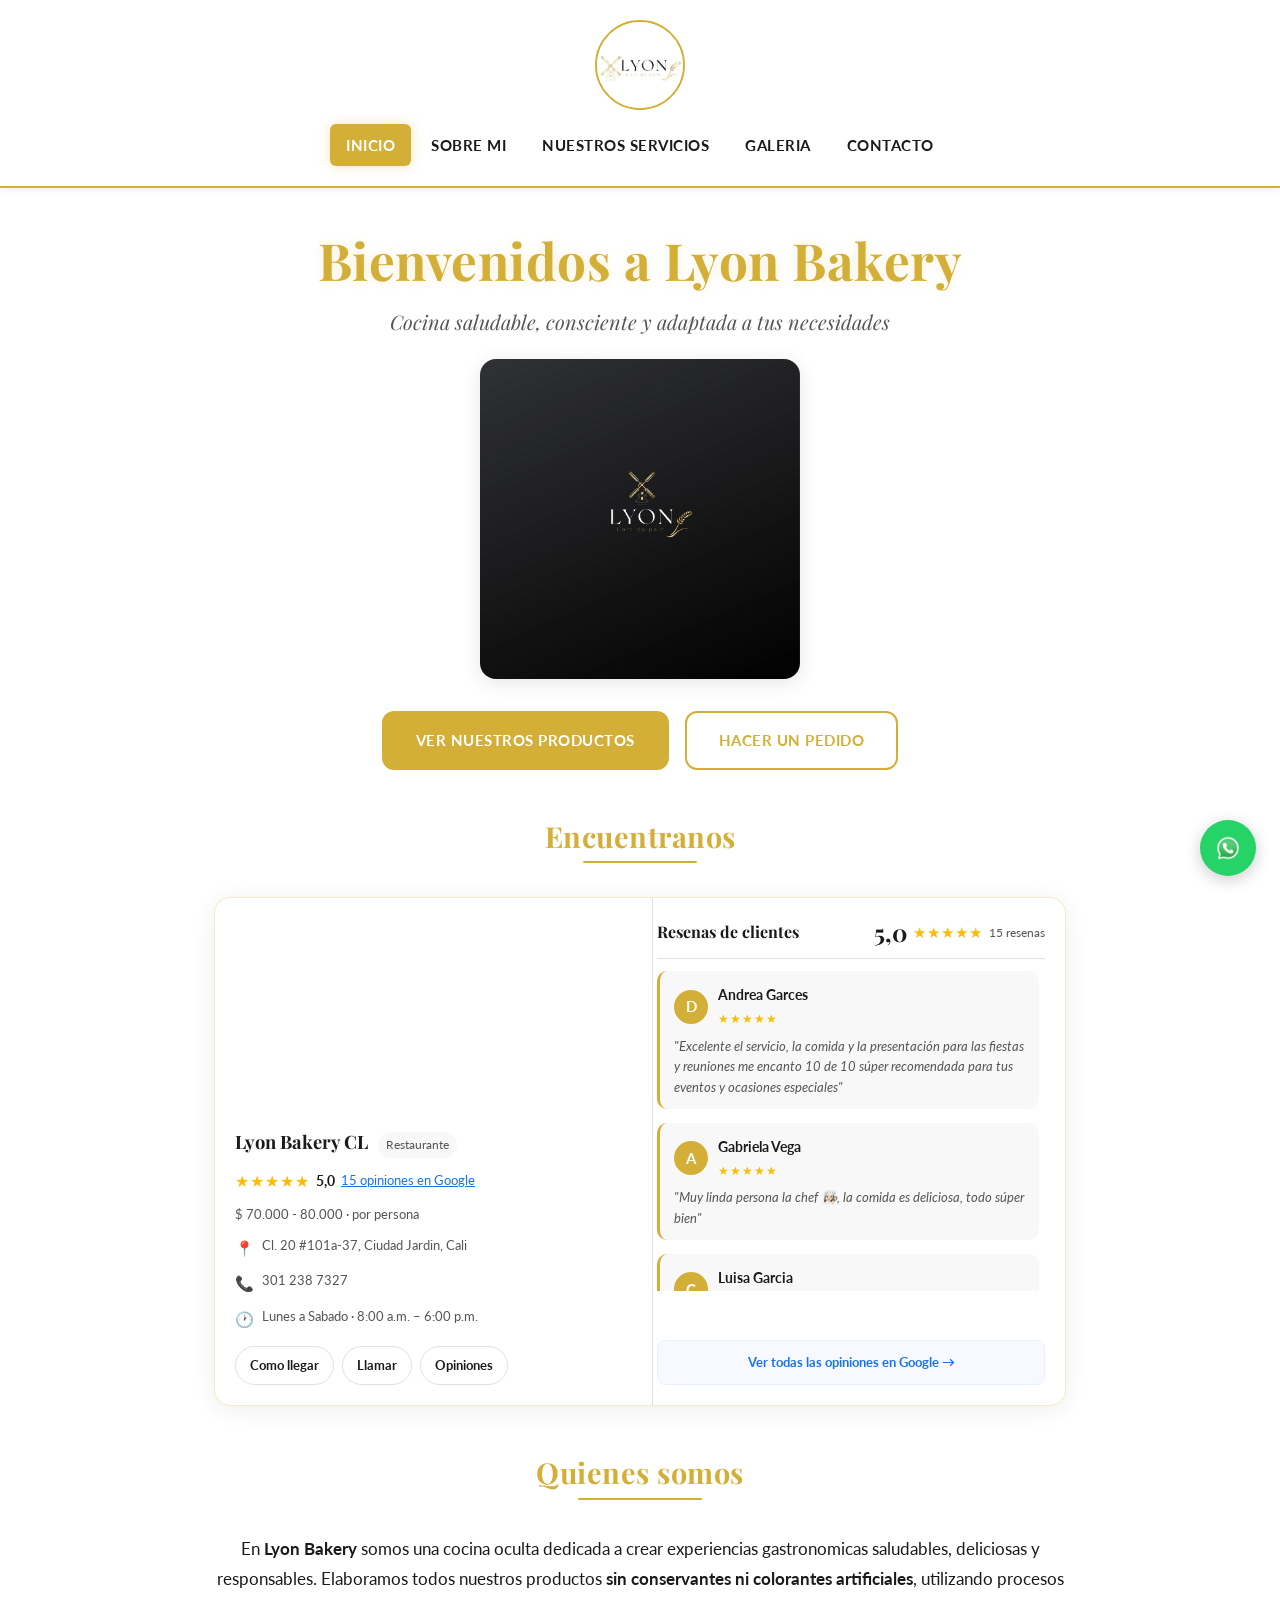
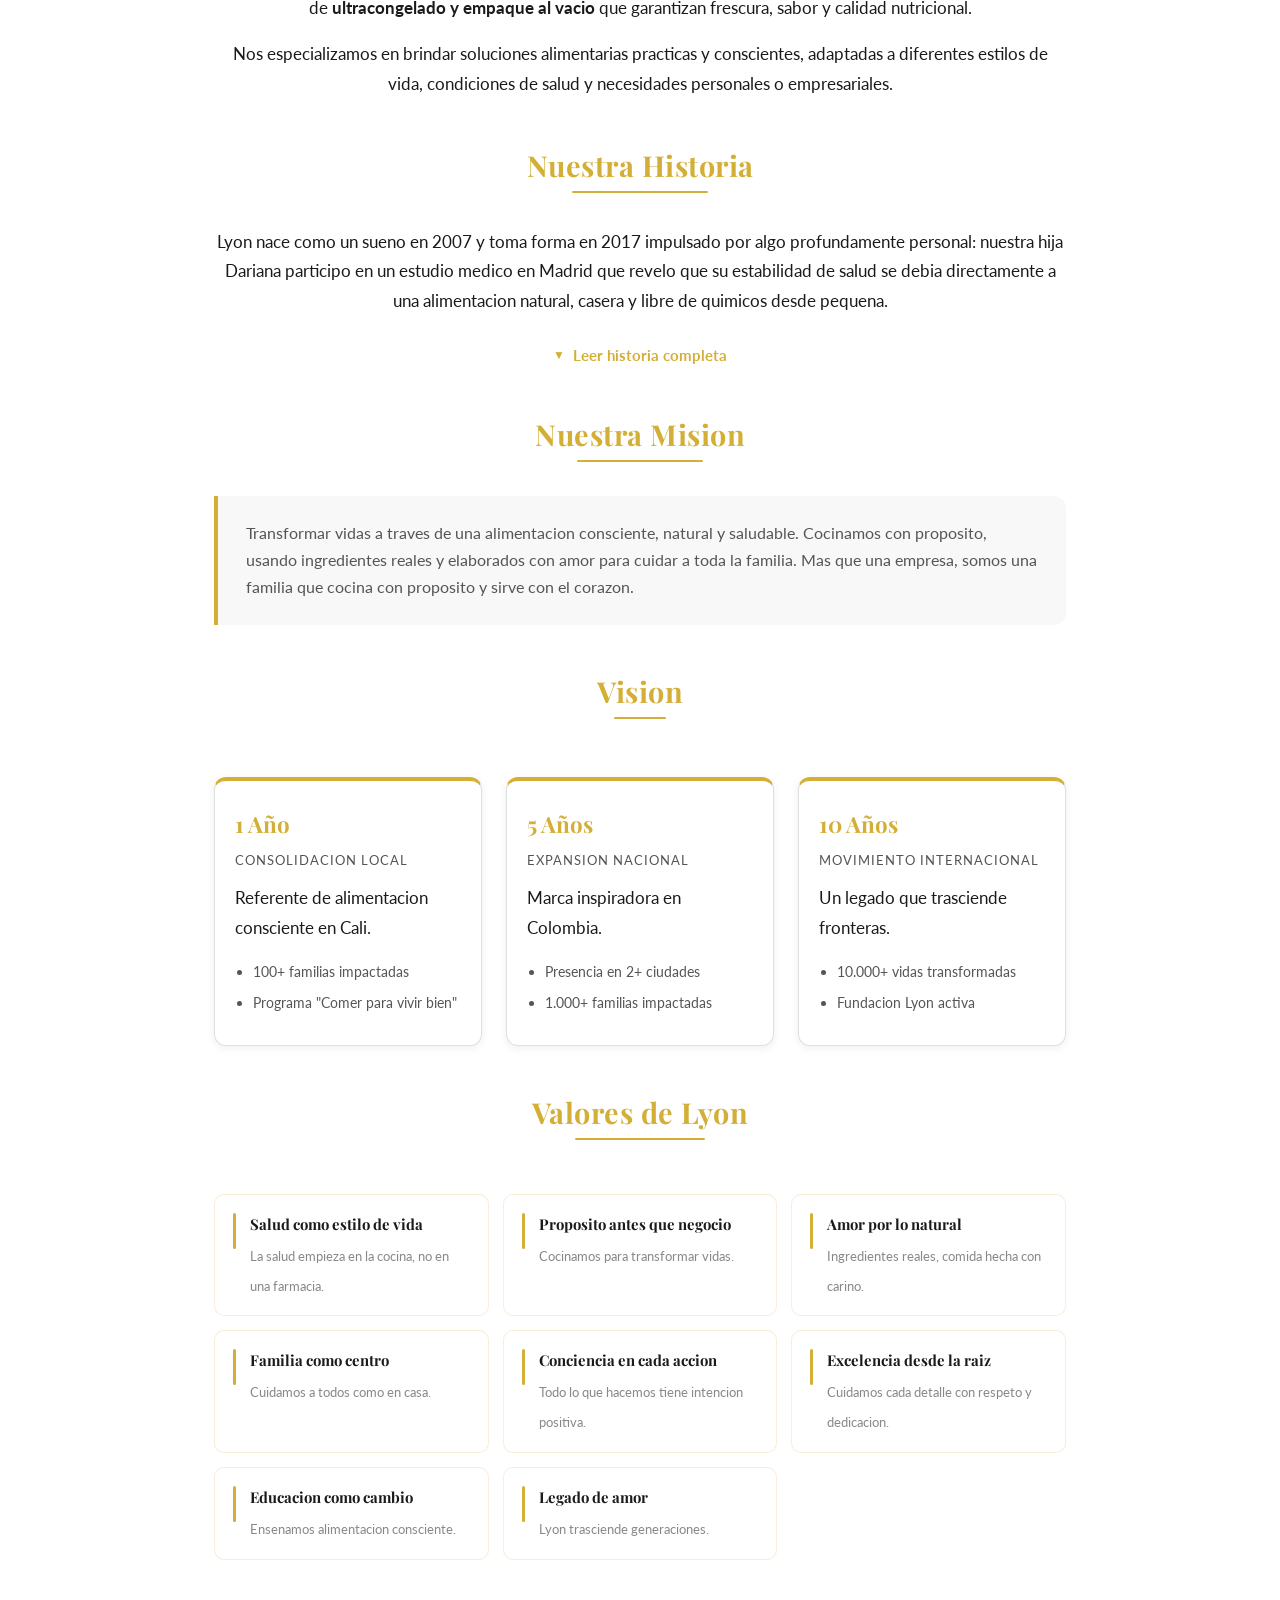
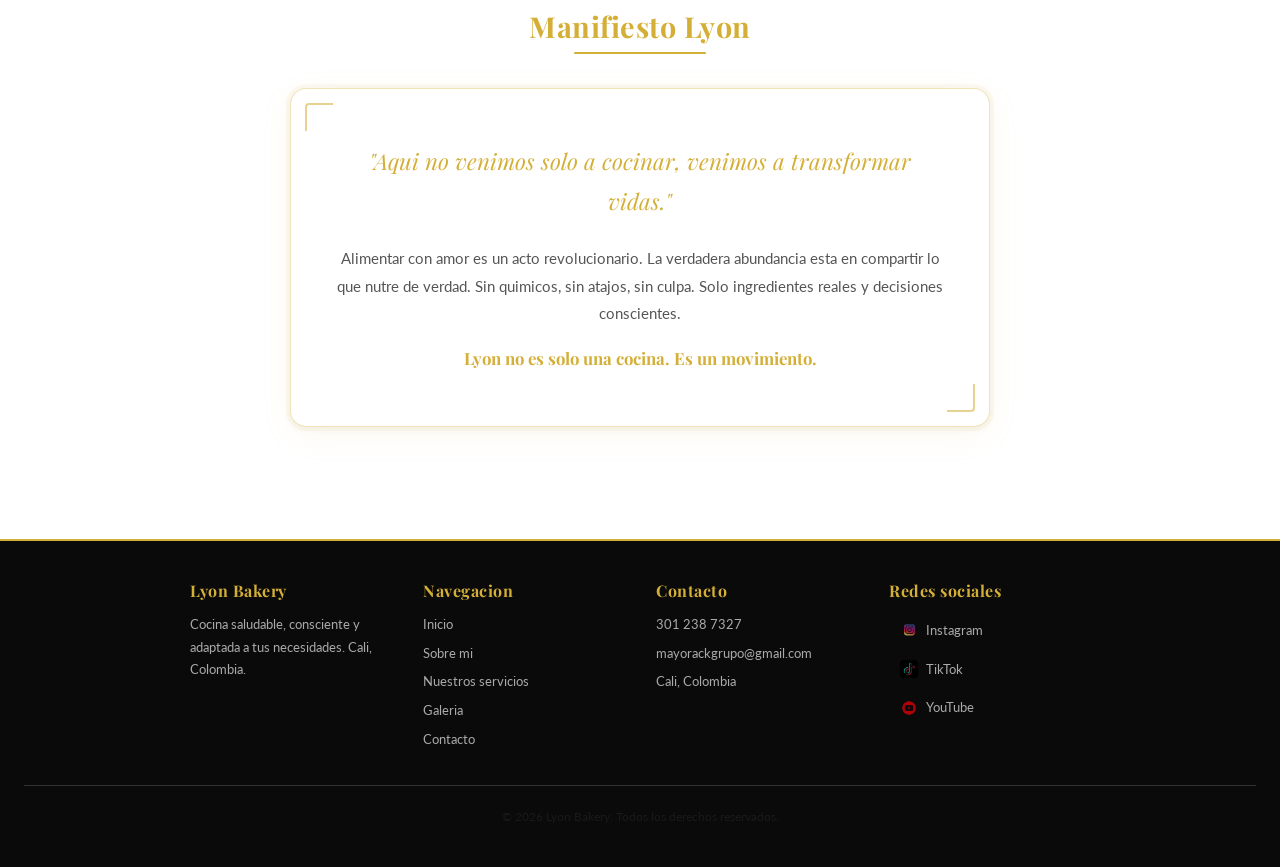
==== index.html @ 46e2c93f "Primer commit Lyon Bakery" ====
<!DOCTYPE html>
<html lang="es">
<head>
  <meta charset="UTF-8">
  <meta name="viewport" content="width=device-width, initial-scale=1.0">
  <meta name="description" content="Lyon Bakery Cali – Cocina saludable, artesanal y consciente. Loncheras para ninos, pan de masa madre, vinagretas y catering en Cali. Sin conservantes ni colorantes.">
  <title>Inicio - Lyon Bakery Cali | Cocina Saludable y Artesanal</title>
  <meta property="og:title" content="Lyon Bakery Cali – Cocina Saludable y Artesanal">
  <meta property="og:description" content="Loncheras para ninos, pan de masa madre, vinagretas artesanales y catering en Cali. Sin conservantes ni colorantes.">
  <meta property="og:image" content="assets/images/inicio.webp">
  <meta property="og:type" content="website">
  <link rel="preconnect" href="https://fonts.googleapis.com">
  <link rel="preconnect" href="https://fonts.gstatic.com" crossorigin>
  <link rel="stylesheet" href="css\style.css">
  </head>
  <style>
    /* Historia colapsable */
    .historia-extra {
      max-height: 0;
      overflow: hidden;
      transition: max-height 0.5s ease, opacity 0.4s ease;
      opacity: 0;
    }
    .historia-extra.visible {
      max-height: 800px;
      opacity: 1;
    }
    .btn-leer-mas {
      display: inline-flex;
      align-items: center;
      gap: 8px;
      margin-top: 14px;
      background: none;
      border: none;
      color: #D4AF37;
      font-family: 'Lato', sans-serif;
      font-weight: 700;
      font-size: 0.92rem;
      cursor: pointer;
      padding: 0;
      transition: color 0.2s;
    }
    .btn-leer-mas:hover { color: #a8891e; }
    .lm-icono {
      display: inline-block;
      font-style: normal;
      transition: transform 0.3s ease;
      font-size: 0.75rem;
    }
    .btn-leer-mas.abierto .lm-icono {
      transform: rotate(180deg);
    }

    /* Misión compacta */
    .mision-card {
      background: var(--gray-light, #f8f8f8);
      border-left: 4px solid #D4AF37;
      border-radius: 0 12px 12px 0;
      padding: 24px 28px;
      max-width: 860px;
      margin: 0 auto;
      text-align: left;
    }
    .mision-card p { color: #555; font-size: 0.97rem; line-height: 1.75; margin: 0; }

    /* Valores con línea decorativa */
    .valores-grid {
      display: grid;
      grid-template-columns: repeat(auto-fill, minmax(220px, 1fr));
      gap: 14px;
      margin-top: 20px;
    }
    .valor-item {
      display: flex;
      align-items: flex-start;
      gap: 14px;
      background: #fff;
      border: 1px solid rgba(212,175,55,0.2);
      border-radius: 10px;
      padding: 16px 18px;
      transition: box-shadow 0.2s, transform 0.2s;
      text-align: left;
    }
    .valor-item:hover {
      box-shadow: 0 4px 16px rgba(212,175,55,0.15);
      transform: translateY(-2px);
    }
    .valor-marca {
      width: 3px;
      min-width: 3px;
      height: 36px;
      background: #D4AF37;
      border-radius: 2px;
      margin-top: 2px;
      flex-shrink: 0;
    }
    .valor-texto strong {
      display: block;
      font-family: 'Playfair Display', serif;
      font-size: 0.93rem;
      color: #1a1a1a;
      margin-bottom: 3px;
      font-weight: 700;
    }
    .valor-texto span {
      font-size: 0.82rem;
      color: #888;
      line-height: 1.45;
    }

    /* Logo móvil */
    @media (max-width: 768px) {
      .logo { width: 65px !important; height: 65px !important; }
    }
  </style>
  
<body>

  <!-- HEADER -->
  <header class="header">
    <a href="index.html" aria-label="Ir al inicio">
      <img src="assets\images\logo.webp" alt="Lyon Bakery Logo" class="logo" width="90" height="90" fetchpriority="high">
    </a>
    <button class="menu-toggle" aria-label="Abrir menu" aria-expanded="false" aria-controls="navbar">
      <span></span><span></span><span></span>
    </button>
    <nav class="navbar" id="navbar" aria-label="Navegacion principal">
      <a href="index.html" class="activo">Inicio</a>
      <a href="sobre-mi.html">Sobre mi</a>
      <a href="servicios.html">Nuestros servicios</a>
      <a href="galeria.html">Galeria</a>
      <a href="contacto.html">Contacto</a>
    </nav>
  </header>

  <!-- CONTENIDO PRINCIPAL -->
  <main class="contenido">

    <!-- HERO -->
    <h1 class="titulo-principal">Bienvenidos a Lyon Bakery</h1>
    <div class="bienvenida">
      <p><em>Cocina saludable, consciente y adaptada a tus necesidades</em></p>
    </div>

    <div class="imagen-inicio" style="margin:20px auto;">
      <img src="assets/images/inicio.webp" alt="Chef Dariella Gomez, fundadora de Lyon Bakery Cali" width="320" height="320" style="max-width:320px;" fetchpriority="high">
    </div>

    <div class="hero-cta">
      <a href="servicios.html" class="btn-primary">Ver nuestros productos</a>
      <a href="contacto.html" class="btn-secondary">Hacer un pedido</a>
    </div>

    <!-- GOOGLE BUSINESS -->
    <section class="seccion google-business-section" id="ubicacion">
      <h2 class="titulo-seccion">Encuentranos</h2>

      <div class="gb-card">

        <!-- Mapa + info -->
        <div class="gb-left">
          <div class="gb-map">
            <iframe
              src="https://www.google.com/maps/embed?pb=!1m14!1m8!1m3!1d3982.9416582327676!2d-76.5293891!3d3.3644363!3m2!1i1024!2i768!4f13.1!3m3!1m2!1s0x8e30a14d8d4296bf%3A0xe3ef4d0e60b33e07!2sLyon%20bakery%20cl!5e0!3m2!1ses!2sco!4v1777757820034!5m2!1ses!2sco" width="600" height="450" style="border:0;" allowfullscreen="" loading="lazy" referrerpolicy="no-referrer-when-downgrade"
              width="100%" height="210" style="border:0;border-radius:10px;" allowfullscreen="" loading="lazy"
              referrerpolicy="no-referrer-when-downgrade"
              title="Ubicacion Lyon Bakery Cali en Google Maps">
            </iframe>
          </div>
          <div class="gb-info">
            <div class="gb-nombre-row">
              <span class="gb-nombre">Lyon Bakery CL</span>
              <span class="gb-tipo">Restaurante</span>
            </div>
            <div class="gb-rating-row">
              <span class="gb-stars">&#9733;&#9733;&#9733;&#9733;&#9733;</span>
              <span class="gb-rating-num">5,0</span>
              <a href="https://www.google.com/search?q=Lyon+bakery+cl+Opiniones" target="_blank" rel="noopener" class="gb-reviews-link">15 opiniones en Google</a>
            </div>
            <p class="gb-precio">$ 70.000 - 80.000 · por persona</p>
            <div class="gb-detail-row">
              <span class="gb-detail-icon">&#128205;</span>
              <span>Cl. 20 #101a-37, Ciudad Jardin, Cali</span>
            </div>
            <div class="gb-detail-row">
              <span class="gb-detail-icon">&#128222;</span>
              <span>301 238 7327</span>
            </div>
            <div class="gb-detail-row">
              <span class="gb-detail-icon">&#128336;</span>
              <span>Lunes a Sabado · 8:00 a.m. – 6:00 p.m.</span>
            </div>
            <div class="gb-actions">
              <a href="https://www.google.com/maps/dir/?api=1&destination=Cl.+20+%23101a-37+Ciudad+Jardin+Cali" target="_blank" rel="noopener" class="gb-action-btn">Como llegar</a>
              <a href="tel:3012387327" class="gb-action-btn">Llamar</a>
              <a href="https://www.google.com/search?q=Lyon+bakery+cl+Opiniones" target="_blank" rel="noopener" class="gb-action-btn">Opiniones</a>
            </div>
          </div>
        </div>

        <!-- Reseñas -->
        <div class="gb-right">
          <div class="gb-reviews-header">
            <span class="gb-reviews-title">Resenas de clientes</span>
            <div class="gb-avg">
              <span class="gb-avg-num">5,0</span>
              <div class="gb-avg-stars">&#9733;&#9733;&#9733;&#9733;&#9733;</div>
              <span class="gb-avg-total">15 resenas</span>
            </div>
          </div>

          <div class="gb-reviews-list">
            <!-- RESEÑAS: reemplaza el texto entre comillas con las opiniones reales de tus clientes en Google -->
            <div class="gb-review">
              <div class="gb-review-top">
                <div class="gb-avatar">D</div>
                <div>
                  <p class="gb-review-author">Andrea Garces</p>
                  <div class="gb-review-stars">&#9733;&#9733;&#9733;&#9733;&#9733;</div>
                </div>
              </div>
              <p class="gb-review-text">"Excelente el servicio, la comida y la presentación para las fiestas y reuniones me encanto 10 de 10 súper recomendada para tus eventos y ocasiones especiales"</p>
            </div>

            <div class="gb-review">
              <div class="gb-review-top">
                <div class="gb-avatar">A</div>
                <div>
                  <p class="gb-review-author">Gabriela Vega</p>
                  <div class="gb-review-stars">&#9733;&#9733;&#9733;&#9733;&#9733;</div>
                </div>
              </div>
              <p class="gb-review-text">"Muy linda persona la chef 👩🏻‍🍳, la comida es deliciosa, todo súper bien"</p>
            </div>

            <div class="gb-review">
              <div class="gb-review-top">
                <div class="gb-avatar">C</div>
                <div>
                  <p class="gb-review-author">Luisa Garcia</p>
                  <div class="gb-review-stars">&#9733;&#9733;&#9733;&#9733;&#9733;</div>
                </div>
              </div>
              <p class="gb-review-text">"Una grata experiencia. La comida exquisita y el servicio, el mejor!!!"</p>
            </div>

            <div class="gb-review">
              <div class="gb-review-top">
                <div class="gb-avatar">J</div>
                <div>
                  <p class="gb-review-author">Jenny Vargas</p>
                  <div class="gb-review-stars">&#9733;&#9733;&#9733;&#9733;&#9733;</div>
                </div>
              </div>
              <p class="gb-review-text">"Sencillamente delicioso, cada bocado es una nueva experiencia al paladar"</p>
            </div>
          </div>

          <a href="https://www.google.com/search?q=Lyon+bakery+cl+Opiniones" target="_blank" rel="noopener" class="gb-ver-mas">
            Ver todas las opiniones en Google &rarr;
          </a>
        </div>

      </div>
    </section>

    <!-- QUIENES SOMOS -->
    <section class="seccion" id="quienes-somos">
      <h2 class="titulo-seccion">Quienes somos</h2>
      <p>En <strong>Lyon Bakery</strong> somos una cocina oculta dedicada a crear experiencias gastronomicas saludables, deliciosas y responsables. Elaboramos todos nuestros productos <strong>sin conservantes ni colorantes artificiales</strong>, utilizando procesos de <strong>ultracongelado y empaque al vacio</strong> que garantizan frescura, sabor y calidad nutricional.</p>
      <p>Nos especializamos en brindar soluciones alimentarias practicas y conscientes, adaptadas a diferentes estilos de vida, condiciones de salud y necesidades personales o empresariales.</p>
    </section>

    <!-- HISTORIA -->
    <section class="seccion" id="historia">
      <h2 class="titulo-seccion">Nuestra Historia</h2>
      <p>Lyon nace como un sueno en 2007 y toma forma en 2017 impulsado por algo profundamente personal: nuestra hija Dariana participo en un estudio medico en Madrid que revelo que su estabilidad de salud se debia directamente a una alimentacion natural, casera y libre de quimicos desde pequena.</p>

      <div class="historia-extra" id="historia-extra" aria-hidden="true">
        <p>Esa noticia cambio nuestra vida. Recorde entonces a mi abuelo, un campesino sabio que con 104 años sigue lucido y fuerte. Siempre decia que su salud se debia a una alimentacion limpia, sin aditivos ni procesados.</p>
        <p>A partir de ahi, Lyon tomo un nuevo sentido: nos comprometimos a ofrecer una propuesta de alimentacion consciente, natural y saludable, pensada para nutrir y cuidar a toda la familia.</p>
        <p>En 2019 abrimos nuestro primer local en Cali, y desde entonces hemos crecido con amor y conviccion, siendo pioneros en promover una alimentacion familiar que sana, nutre y transforma. Lyon no es solo comida. Es un estilo de vida.</p>
      </div>

      <button class="btn-leer-mas" id="btn-historia" aria-expanded="false" aria-controls="historia-extra">
        <i class="lm-icono" aria-hidden="true">&#9660;</i>
        <span id="btn-historia-texto">Leer historia completa</span>
      </button>
    </section>

    <!-- MISION -->
    <section class="seccion" id="mision">
      <h2 class="titulo-seccion">Nuestra Mision</h2>
      <div class="mision-card">
        <p>Transformar vidas a traves de una alimentacion consciente, natural y saludable. Cocinamos con proposito, usando ingredientes reales y elaborados con amor para cuidar a toda la familia. Mas que una empresa, somos una familia que cocina con proposito y sirve con el corazon.</p>
      </div>
    </section>

    <!-- VISION -->
    <section class="seccion" id="vision">
      <h2 class="titulo-seccion">Vision</h2>
      <div class="vision-cards">
        <div class="vision-card">
          <span class="vision-label">1 Año</span>
          <span class="vision-fase">Consolidacion local</span>
          <p>Referente de alimentacion consciente en Cali.</p>
          <ul>
            <li>100+ familias impactadas</li>
            <li>Programa "Comer para vivir bien"</li>
          </ul>
        </div>
        <div class="vision-card">
          <span class="vision-label">5 Años</span>
          <span class="vision-fase">Expansion nacional</span>
          <p>Marca inspiradora en Colombia.</p>
          <ul>
            <li>Presencia en 2+ ciudades</li>
            <li>1.000+ familias impactadas</li>
          </ul>
        </div>
        <div class="vision-card">
          <span class="vision-label">10 Años</span>
          <span class="vision-fase">Movimiento internacional</span>
          <p>Un legado que trasciende fronteras.</p>
          <ul>
            <li>10.000+ vidas transformadas</li>
            <li>Fundacion Lyon activa</li>
          </ul>
        </div>
      </div>
    </section>

    <!-- VALORES — barra dorada en lugar de emojis -->
    <section class="seccion" id="valores">
      <h2 class="titulo-seccion">Valores de Lyon</h2>
      <div class="valores-grid">
        <div class="valor-item"><div class="valor-marca"></div><div class="valor-texto"><strong>Salud como estilo de vida</strong><span>La salud empieza en la cocina, no en una farmacia.</span></div></div>
        <div class="valor-item"><div class="valor-marca"></div><div class="valor-texto"><strong>Proposito antes que negocio</strong><span>Cocinamos para transformar vidas.</span></div></div>
        <div class="valor-item"><div class="valor-marca"></div><div class="valor-texto"><strong>Amor por lo natural</strong><span>Ingredientes reales, comida hecha con carino.</span></div></div>
        <div class="valor-item"><div class="valor-marca"></div><div class="valor-texto"><strong>Familia como centro</strong><span>Cuidamos a todos como en casa.</span></div></div>
        <div class="valor-item"><div class="valor-marca"></div><div class="valor-texto"><strong>Conciencia en cada accion</strong><span>Todo lo que hacemos tiene intencion positiva.</span></div></div>
        <div class="valor-item"><div class="valor-marca"></div><div class="valor-texto"><strong>Excelencia desde la raiz</strong><span>Cuidamos cada detalle con respeto y dedicacion.</span></div></div>
        <div class="valor-item"><div class="valor-marca"></div><div class="valor-texto"><strong>Educacion como cambio</strong><span>Ensenamos alimentacion consciente.</span></div></div>
        <div class="valor-item"><div class="valor-marca"></div><div class="valor-texto"><strong>Legado de amor</strong><span>Lyon trasciende generaciones.</span></div></div>
      </div>
    </section>

    <!-- MANIFIESTO -->
    <section class="seccion" id="manifiesto">
      <h2 class="titulo-seccion">Manifiesto Lyon</h2>
      <div class="manifiesto-box">
        <p class="cita">"Aqui no venimos solo a cocinar, venimos a transformar vidas."</p>
        <p>Alimentar con amor es un acto revolucionario. La verdadera abundancia esta en compartir lo que nutre de verdad. Sin quimicos, sin atajos, sin culpa. Solo ingredientes reales y decisiones conscientes.</p>
        <p><strong style="color:#D4AF37;font-family:'Playfair Display',serif;font-size:1.05rem;">Lyon no es solo una cocina. Es un movimiento.</strong></p>
      </div>
    </section>

  </main>

  <!-- FOOTER -->
  <footer class="footer">
    <div class="footer-inner">
      <div class="footer-col">
        <h4>Lyon Bakery</h4>
        <p>Cocina saludable, consciente y adaptada a tus necesidades. Cali, Colombia.</p>
      </div>
      <div class="footer-col">
        <h4>Navegacion</h4>
        <a href="index.html">Inicio</a>
        <a href="sobre-mi.html">Sobre mi</a>
        <a href="servicios.html">Nuestros servicios</a>
        <a href="galeria.html">Galeria</a>
        <a href="contacto.html">Contacto</a>
      </div>
      <div class="footer-col">
        <h4>Contacto</h4>
        <p>301 238 7327</p>
        <p>mayorackgrupo&#64;gmail.com</p>
        <p>Cali, Colombia</p>
      </div>
      <div class="footer-col">
        <h4>Redes sociales</h4>
        <div class="footer-social-links">
          <a href="https://www.instagram.com/lyonbakery.cl" target="_blank" rel="noopener" aria-label="Instagram">
            <img src="assets/icons/instagram.webp" alt="Instagram"> Instagram
          </a>
        </div>
        <div class="footer-social-links">
          <a href="https://www.tiktok.com/@lyon_bakerycl" target="_blank" rel="noopener" aria-label="TikTok">
            <img src="assets/icons/tiktok.webp" alt="TikTok"> TikTok
          </a>
        </div>
        <div class="footer-social-links">
          <a href="https://www.youtube.com/@lyonbakery" target="_blank" rel="noopener" aria-label="YouTube">
            <img src="assets/icons/youtube.webp" alt="YouTube"> YouTube
          </a>
        </div>
      </div>
    </div>
    <div class="footer-bottom">
      <p>&copy; <span id="footer-year"></span> Lyon Bakery. Todos los derechos reservados.</p>
    </div>
  </footer>

  <a href="https://wa.me/573012387327" class="whatsapp-fijo" target="_blank" rel="noopener" aria-label="Contactar por WhatsApp">
    <span class="tooltip">Contactanos por WhatsApp</span>
    <img src="assets/icons/whatsapp.webp" alt="" aria-hidden="true" width="28" height="28">
  </a>

  <script>
    // Año dinamico en footer
    document.getElementById('footer-year').textContent = new Date().getFullYear();

    // Menu hamburguesa
    var toggle = document.querySelector('.menu-toggle');
    var navbar = document.getElementById('navbar');
    toggle.addEventListener('click', function() {
      var isOpen = navbar.classList.toggle('open');
      toggle.setAttribute('aria-expanded', isOpen);
    });

    // Historia — leer mas / leer menos
    // Usamos referencias directas a cada elemento para evitar bugs con span:last-child
    var btnHistoria   = document.getElementById('btn-historia');
    var historiaExtra = document.getElementById('historia-extra');
    var btnTexto      = document.getElementById('btn-historia-texto');
    var estaAbierto   = false;

    btnHistoria.addEventListener('click', function() {
      estaAbierto = !estaAbierto;

      if (estaAbierto) {
        historiaExtra.classList.add('visible');
        historiaExtra.setAttribute('aria-hidden', 'false');
        btnHistoria.classList.add('abierto');
        btnHistoria.setAttribute('aria-expanded', 'true');
        btnTexto.textContent = 'Leer menos';
      } else {
        historiaExtra.classList.remove('visible');
        historiaExtra.setAttribute('aria-hidden', 'true');
        btnHistoria.classList.remove('abierto');
        btnHistoria.setAttribute('aria-expanded', 'false');
        btnTexto.textContent = 'Leer historia completa';
      }
    });
  </script>

</body>
</html>
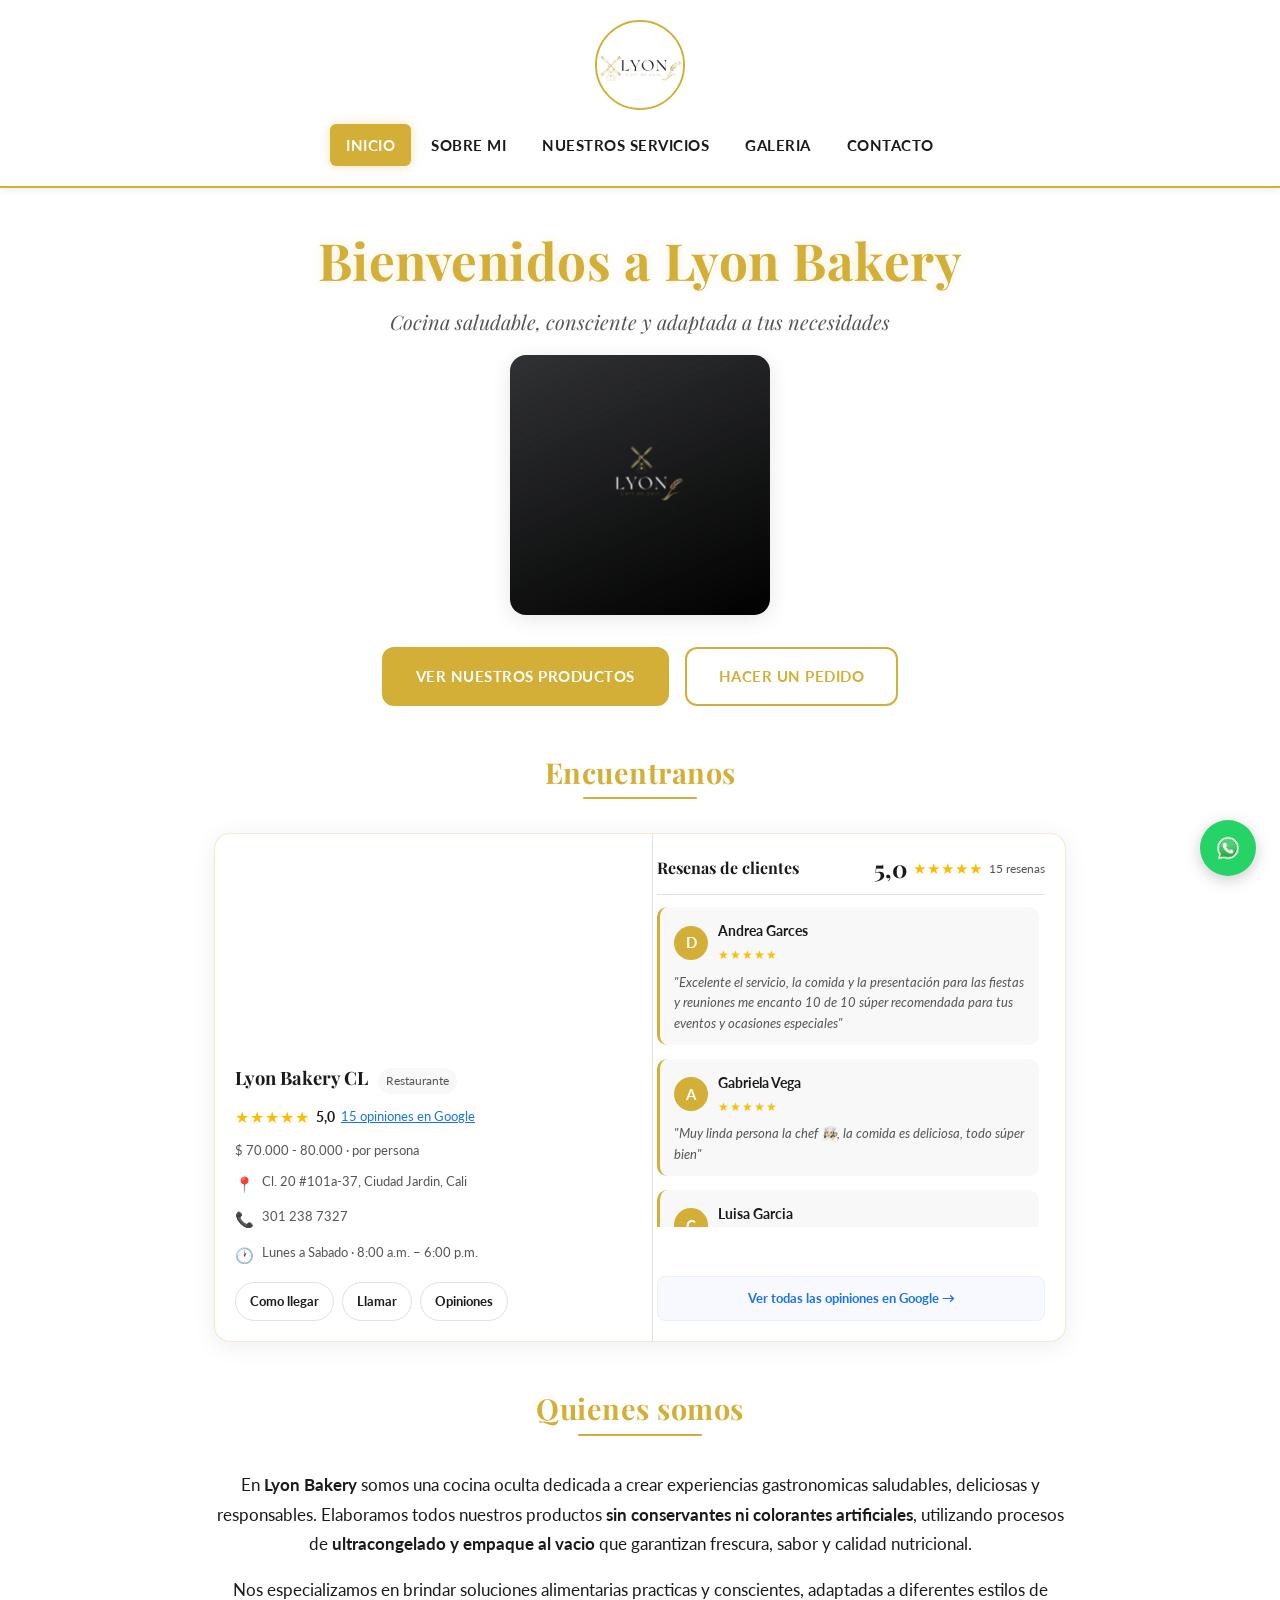
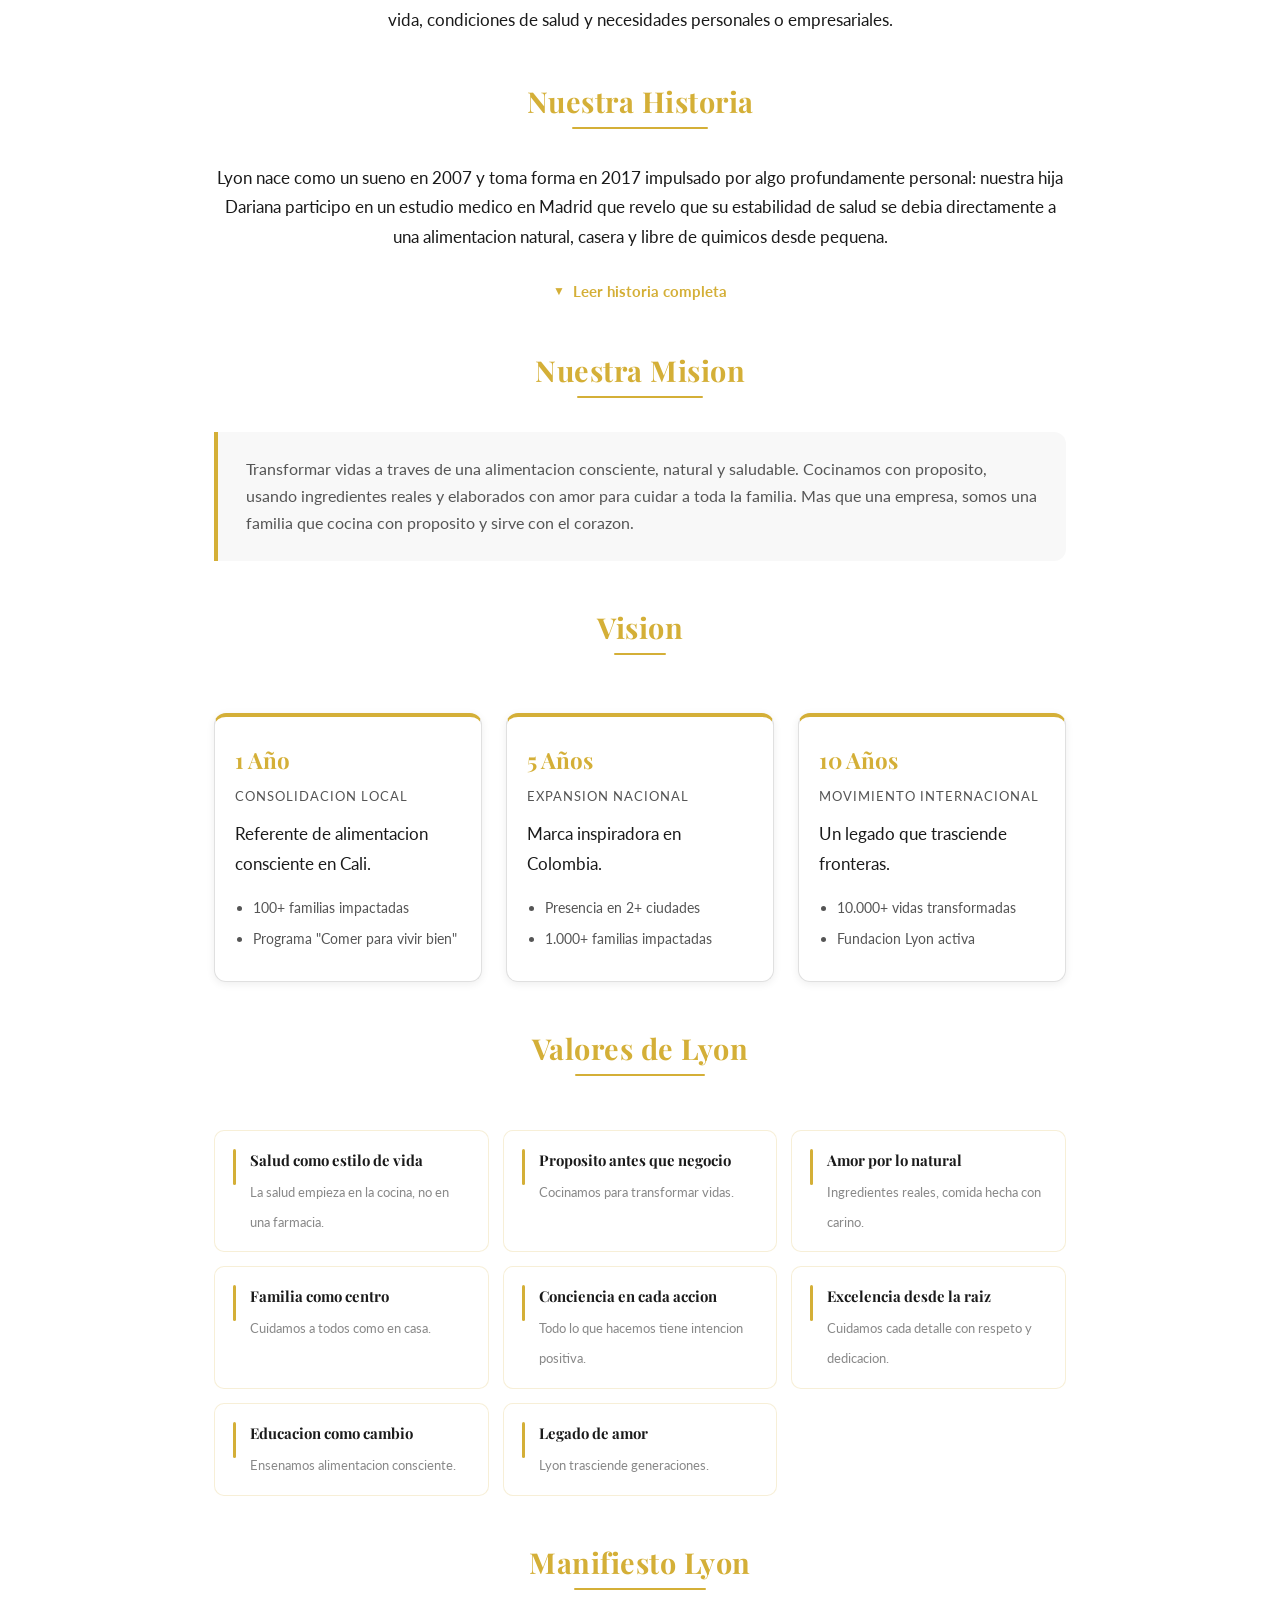
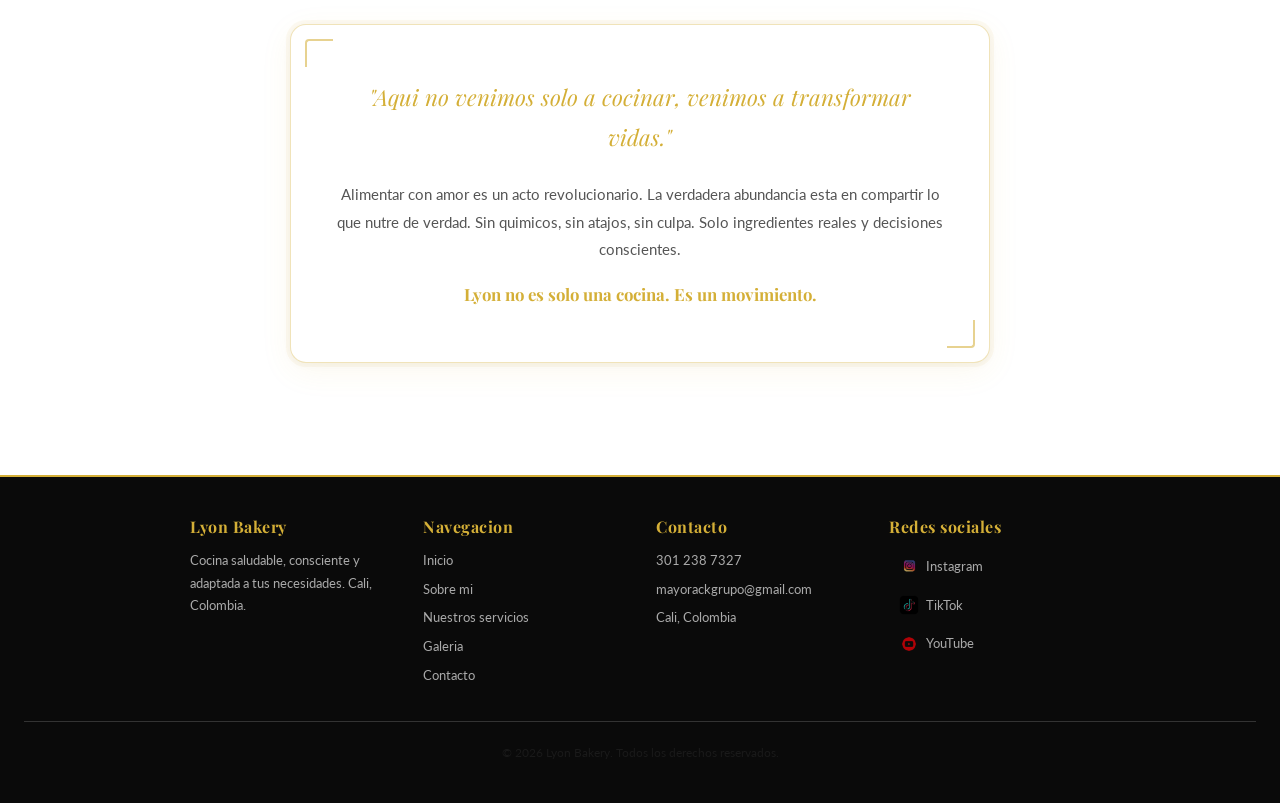
==== commit 48bd37f8: "Ajuste footer, imagenes de fondo en Servicios" ====
--- a/index.html
+++ b/index.html
@@ -111,6 +111,10 @@
     /* Logo móvil */
     @media (max-width: 768px) {
       .logo { width: 65px !important; height: 65px !important; }
+      /* Centra la columna de redes sociales igual que las demás */
+      .footer-inner { text-align: center; }
+      .footer-social-links { justify-content: center; }
+      .footer-social-links a { justify-content: center; }
     }
   </style>
   
@@ -142,8 +146,8 @@
       <p><em>Cocina saludable, consciente y adaptada a tus necesidades</em></p>
     </div>
 
-    <div class="imagen-inicio" style="margin:20px auto;">
-      <img src="assets/images/inicio.webp" alt="Chef Dariella Gomez, fundadora de Lyon Bakery Cali" width="320" height="320" style="max-width:320px;" fetchpriority="high">
+    <div class="imagen-inicio" style="margin:16px auto;">
+      <img src="assets/images/inicio.webp" alt="Chef Dariella Gomez, fundadora de Lyon Bakery Cali" width="260" height="260" style="max-width:min(260px, 55vw);" fetchpriority="high">
     </div>
 
     <div class="hero-cta">
@@ -161,8 +165,7 @@
         <div class="gb-left">
           <div class="gb-map">
             <iframe
-              src="https://www.google.com/maps/embed?pb=!1m14!1m8!1m3!1d3982.9416582327676!2d-76.5293891!3d3.3644363!3m2!1i1024!2i768!4f13.1!3m3!1m2!1s0x8e30a14d8d4296bf%3A0xe3ef4d0e60b33e07!2sLyon%20bakery%20cl!5e0!3m2!1ses!2sco!4v1777757820034!5m2!1ses!2sco" width="600" height="450" style="border:0;" allowfullscreen="" loading="lazy" referrerpolicy="no-referrer-when-downgrade"
-              width="100%" height="210" style="border:0;border-radius:10px;" allowfullscreen="" loading="lazy"
+              src="https://www.google.com/maps/embed?pb=!1m18!1m12!1m3!1d3982.940132590858!2d-76.52644724999999!3d3.3648095999999996!2m3!1f0!2f0!3f0!3m2!1i1024!2i768!4f13.1!3m3!1m2!1s0x8e30a19fe2d1f47b%3A0x2de596576e0d05b7!2sCl.%2020%20%23101A-37%2C%20Ciudad%20Jard%C3%ADn%2C%20Cali%2C%20Valle%20del%20Cauca!5e0!3m2!1ses!2sco!4v1777856344733!5m2!1ses!2sco" width="400" height="300" style="border:0;" allowfullscreen="" loading="lazy" referrerpolicy="no-referrer-when-downgrade"
               referrerpolicy="no-referrer-when-downgrade"
               title="Ubicacion Lyon Bakery Cali en Google Maps">
             </iframe>
@@ -381,7 +384,7 @@
       <div class="footer-col">
         <h4>Redes sociales</h4>
         <div class="footer-social-links">
-          <a href="https://www.instagram.com/lyonbakery.cl" target="_blank" rel="noopener" aria-label="Instagram">
+          <a href="https://www.instagram.com/lyonbakery.co/" target="_blank" rel="noopener" aria-label="Instagram">
             <img src="assets/icons/instagram.webp" alt="Instagram"> Instagram
           </a>
         </div>
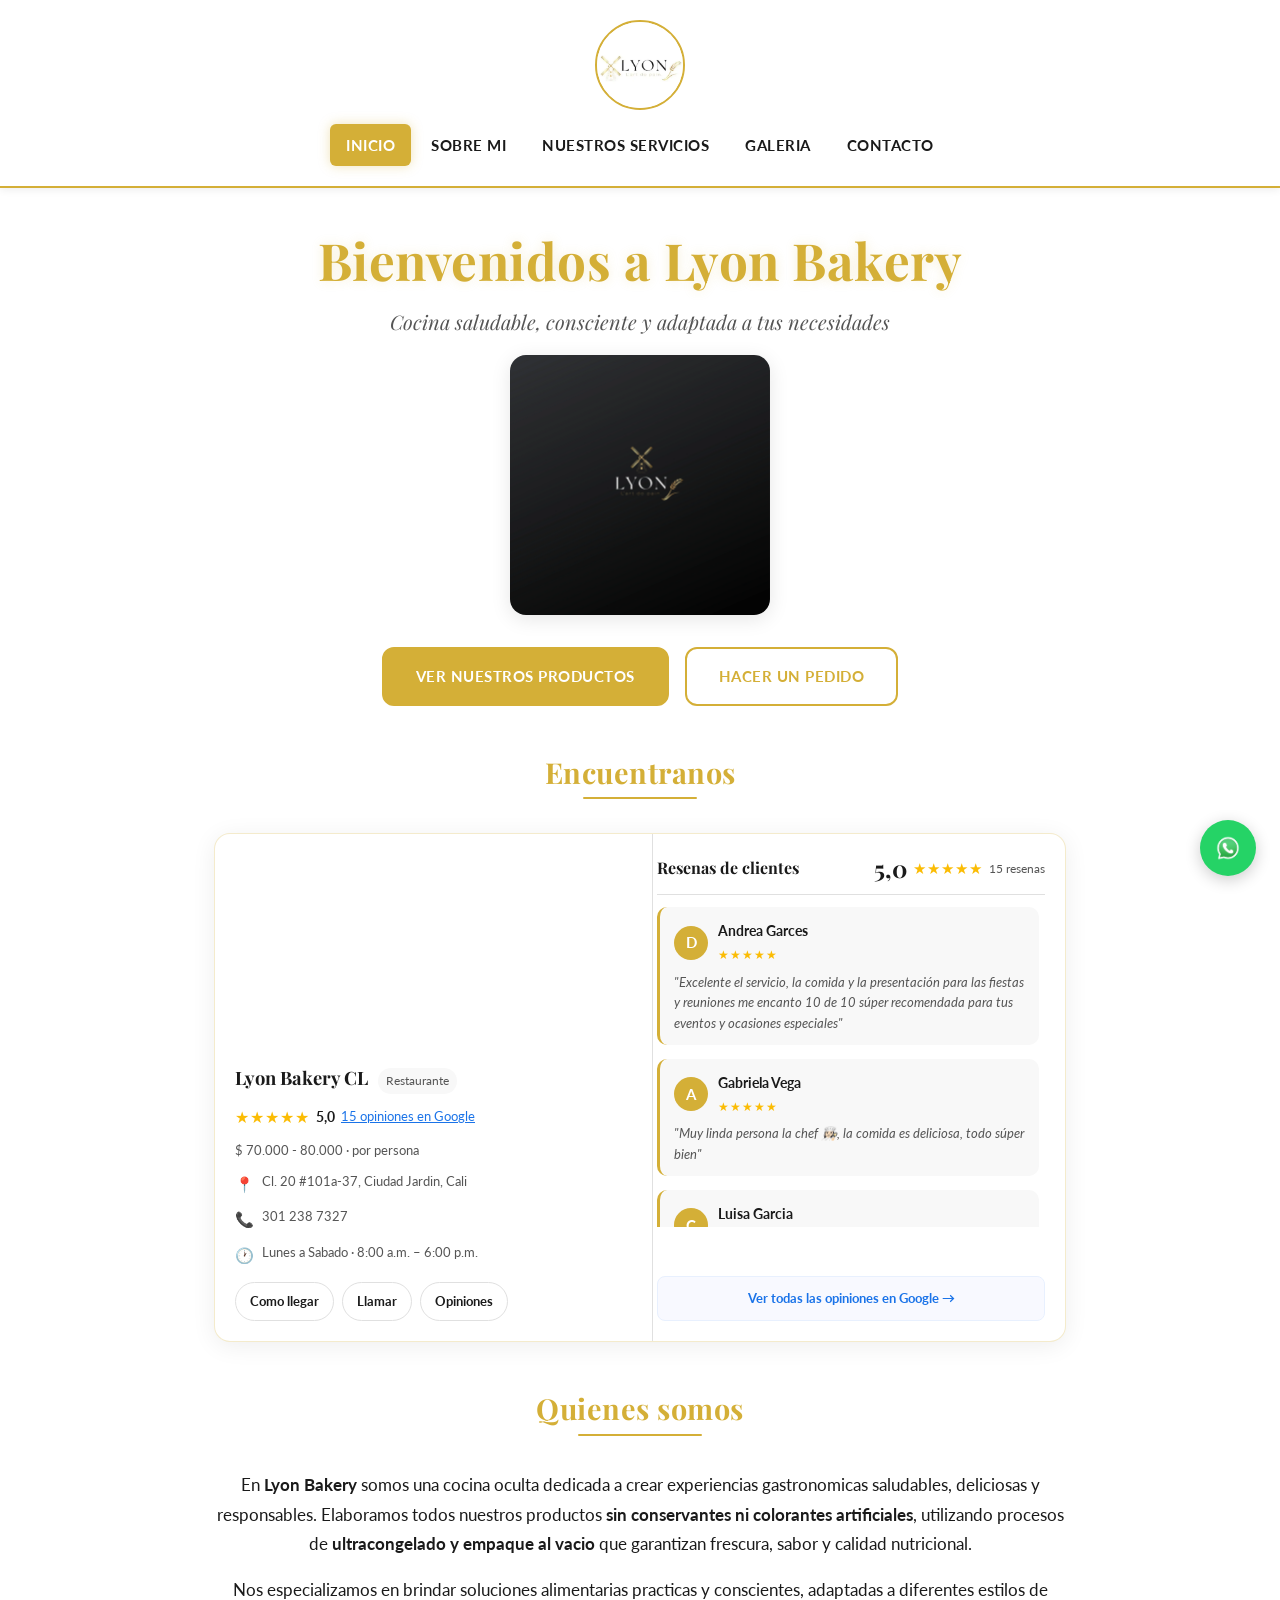
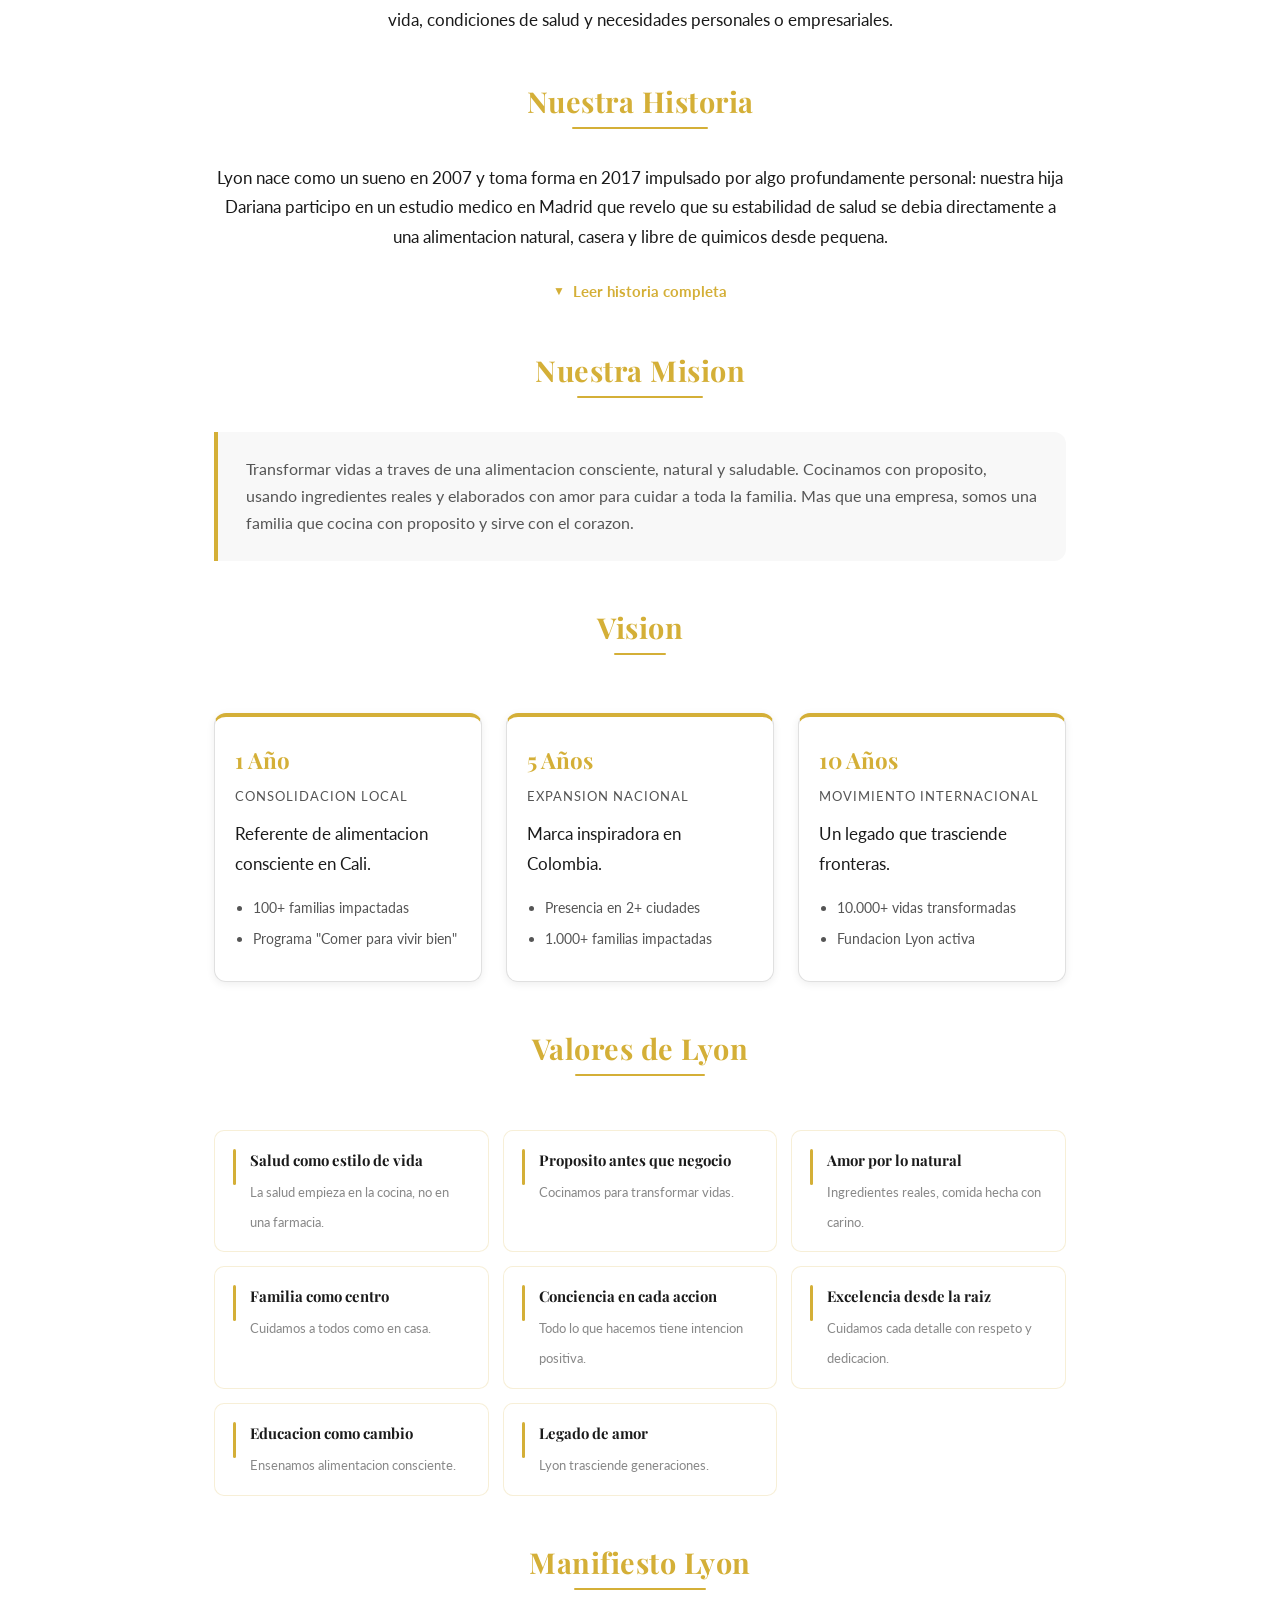
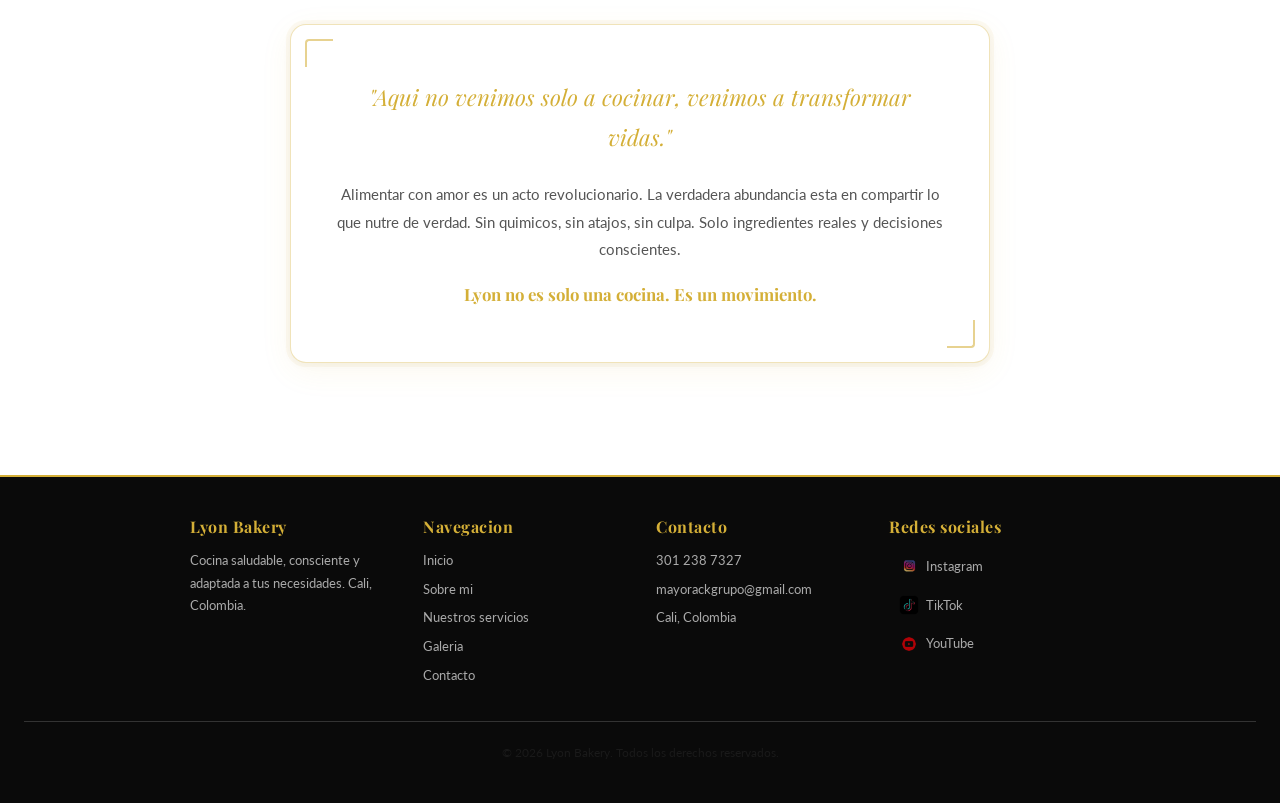
==== commit b83b0441: "Formulario conectado con web3forms, favicon implementada" ====
--- a/index.html
+++ b/index.html
@@ -11,8 +11,35 @@
   <meta property="og:type" content="website">
   <link rel="preconnect" href="https://fonts.googleapis.com">
   <link rel="preconnect" href="https://fonts.gstatic.com" crossorigin>
-  <link rel="stylesheet" href="css\style.css">
-  </head>
+  <link rel="stylesheet" href="css/style.css">
+
+  <link rel="canonical" href="https://lyon-bakery.vercel.app/">
+  <link rel="icon" type="image/png" href="assets/images/favicon.png">
+  <link rel="apple-touch-icon" href="assets/images/apple-touch-icon.png">
+  <script type="application/ld+json">
+  {
+    "@context": "https://schema.org",
+    "@type": "Bakery",
+    "name": "Lyon Bakery Cali",
+    "url": "https://lyon-bakery.vercel.app/",
+    "telephone": "+573012387327",
+    "address": {
+      "@type": "PostalAddress",
+      "streetAddress": "Cl. 20 #101a-37",
+      "addressLocality": "Cali",
+      "addressRegion": "Valle del Cauca",
+      "addressCountry": "CO"
+    },
+    "servesCuisine": ["Saludable", "Artesanal" , "Loncheras"],
+    "priceRange": "$70.000 - $80.000",
+    "image": "assets/images/inicio.webp",
+    "sameAs": [
+      "https://www.instagram.com/lyonbakery.co/",
+      "https://www.tiktok.com/@lyon_bakerycl",
+      "https://www.youtube.com/@lyonbakery"
+    ]
+  }
+</script>
   <style>
     /* Historia colapsable */
     .historia-extra {
@@ -111,13 +138,12 @@
     /* Logo móvil */
     @media (max-width: 768px) {
       .logo { width: 65px !important; height: 65px !important; }
-      /* Centra la columna de redes sociales igual que las demás */
       .footer-inner { text-align: center; }
       .footer-social-links { justify-content: center; }
       .footer-social-links a { justify-content: center; }
     }
   </style>
-  
+</head>
 <body>
 
   <!-- HEADER -->
--- a/css/style.css
+++ b/css/style.css
@@ -0,0 +1,1201 @@
+@import url('https://fonts.googleapis.com/css2?family=Playfair+Display:ital,wght@0,400;0,700;1,400&family=Lato:wght@300;400;700&display=swap');
+
+:root {
+  --gold:        #D4AF37;
+  --gold-light:  #e8c84a;
+  --gold-dark:   #a8891e;
+  --black:       #0a0a0a;
+  --white:       #ffffff;
+  --gray-light:  #f8f8f8;
+  --gray-mid:    #e0e0e0;
+  --gray-text:   #555555;
+  --text-main:   #1a1a1a;
+  --radius:      12px;
+  --shadow-sm:   0 2px 8px rgba(0,0,0,0.07);
+  --shadow-md:   0 4px 20px rgba(0,0,0,0.10);
+  --transition:  0.3s ease;
+}
+
+*, *::before, *::after { box-sizing: border-box; margin: 0; padding: 0; }
+
+html { scroll-behavior: smooth; }
+
+body {
+  font-family: 'Lato', sans-serif;
+  background-color: var(--white);
+  color: var(--text-main);
+  font-size: 17px;
+  line-height: 1.75;
+}
+
+img { max-width: 100%; height: auto; display: block; }
+
+a { color: inherit; text-decoration: none; }
+
+h1, h2, h3, h4 {
+  font-family: 'Playfair Display', serif;
+  color: var(--gold);
+  font-weight: 700;
+  letter-spacing: 0.5px;
+  line-height: 1.25;
+}
+
+h1 { font-size: clamp(2rem, 5vw, 3rem); }
+h2 { font-size: clamp(1.5rem, 3vw, 2rem); }
+h3 { font-size: 1.2rem; }
+
+p { margin-bottom: 1rem; color: var(--text-main); }
+p:last-child { margin-bottom: 0; }
+
+strong { font-weight: 700; }
+em { font-style: italic; color: var(--gray-text); }
+
+.seccion {
+  max-width: 900px;
+  margin: 48px auto;
+  padding: 0 24px;
+}
+
+.header {
+  background-color: var(--white);
+  padding: 20px 24px;
+  text-align: center;
+  border-bottom: 2px solid var(--gold);
+  position: sticky;
+  top: 0;
+  z-index: 100;
+  box-shadow: var(--shadow-sm);
+  display: flex;
+  flex-direction: column;
+  align-items: center;
+}
+
+.logo {
+  width: 90px;
+  height: 90px;
+  border-radius: 50%;
+  object-fit: cover;
+  border: 2px solid var(--gold);
+  transition: transform var(--transition), box-shadow var(--transition);
+}
+.logo:hover {
+  transform: scale(1.06);
+  box-shadow: 0 0 16px rgba(212,175,55,0.4);
+}
+.header a:has(.logo) {
+  display: inline-block;
+  line-height: 0;
+  cursor: pointer;
+}
+
+.navbar {
+  margin-top: 14px;
+  display: flex;
+  flex-wrap: wrap;
+  justify-content: center;
+  gap: 4px;
+}
+
+.navbar a {
+  font-family: 'Lato', sans-serif;
+  font-weight: 700;
+  font-size: 15px;
+  letter-spacing: 0.5px;
+  text-transform: uppercase;
+  color: var(--text-main);
+  padding: 8px 16px;
+  border-radius: 6px;
+  transition: background-color var(--transition), color var(--transition), box-shadow var(--transition);
+}
+
+.navbar a:hover,
+.navbar a.activo {
+  background-color: var(--gold);
+  color: var(--white);
+  box-shadow: 0 0 12px rgba(212,175,55,0.35);
+}
+
+.menu-toggle {
+  display: none;
+  flex-direction: column;
+  gap: 5px;
+  cursor: pointer;
+  padding: 8px;
+  border: none;
+  background: transparent;
+  position: absolute;
+  right: 20px;
+  top: 28px;
+}
+.menu-toggle span {
+  display: block;
+  width: 26px;
+  height: 2px;
+  background: var(--gold);
+  border-radius: 2px;
+  transition: all var(--transition);
+}
+
+.contenido {
+  padding: 40px 24px 64px;
+  text-align: center;
+}
+
+.titulo-principal {
+  font-size: clamp(2rem, 6vw, 3.2rem);
+  color: var(--gold);
+  text-shadow: 0 0 12px rgba(212,175,55,0.2);
+  margin-bottom: 12px;
+}
+
+.bienvenida p {
+  font-family: 'Playfair Display', serif;
+  font-size: clamp(1rem, 2.5vw, 1.25rem);
+  color: var(--gray-text);
+  font-style: italic;
+}
+
+.hero-cta {
+  margin: 32px auto 0;
+  display: flex;
+  flex-wrap: wrap;
+  justify-content: center;
+  gap: 16px;
+}
+
+.btn-primary {
+  display: inline-block;
+  background-color: var(--gold);
+  color: var(--white);
+  font-family: 'Lato', sans-serif;
+  font-weight: 700;
+  font-size: 15px;
+  letter-spacing: 0.5px;
+  text-transform: uppercase;
+  padding: 14px 32px;
+  border-radius: var(--radius);
+  border: 2px solid var(--gold);
+  transition: background-color var(--transition), color var(--transition), box-shadow var(--transition);
+  cursor: pointer;
+}
+.btn-primary:hover {
+  background-color: var(--gold-dark);
+  border-color: var(--gold-dark);
+  box-shadow: 0 4px 16px rgba(212,175,55,0.4);
+}
+
+.btn-secondary {
+  display: inline-block;
+  background-color: var(--white);
+  color: var(--gold);
+  font-family: 'Lato', sans-serif;
+  font-weight: 700;
+  font-size: 15px;
+  letter-spacing: 0.5px;
+  text-transform: uppercase;
+  padding: 14px 32px;
+  border-radius: var(--radius);
+  border: 2px solid var(--gold);
+  transition: all var(--transition);
+  cursor: pointer;
+}
+.btn-secondary:hover {
+  background-color: var(--gold);
+  color: var(--white);
+  box-shadow: 0 4px 16px rgba(212,175,55,0.3);
+}
+
+.imagen-inicio { margin: 36px auto; text-align: center; }
+.imagen-inicio img {
+  max-width: 380px;
+  width: 100%;
+  border-radius: 16px;
+  box-shadow: var(--shadow-md);
+  margin: 0 auto;
+  transition: transform var(--transition);
+}
+.imagen-inicio img:hover { transform: scale(1.02); }
+
+.titulo-seccion {
+  font-family: 'Playfair Display', serif;
+  color: var(--gold);
+  font-size: clamp(1.4rem, 3vw, 1.8rem);
+  text-align: center;
+  margin-bottom: 24px;
+  position: relative;
+  display: inline-block;
+  padding-bottom: 10px;
+}
+.titulo-seccion::after {
+  content: '';
+  display: block;
+  width: 60%;
+  height: 2px;
+  background: var(--gold);
+  margin: 8px auto 0;
+  border-radius: 2px;
+}
+
+.cards-grid {
+  display: grid;
+  grid-template-columns: repeat(auto-fit, minmax(240px, 1fr));
+  gap: 20px;
+  margin-top: 24px;
+  text-align: left;
+}
+
+.card {
+  background: var(--gray-light);
+  border-left: 4px solid var(--gold);
+  border-radius: 0 var(--radius) var(--radius) 0;
+  padding: 20px 20px 20px 20px;
+  transition: box-shadow var(--transition), transform var(--transition);
+}
+.card:hover {
+  box-shadow: var(--shadow-md);
+  transform: translateY(-2px);
+}
+.card h3 { font-size: 1rem; margin-bottom: 6px; }
+.card p { font-size: 0.92rem; color: var(--gray-text); margin: 0; }
+
+.vision-cards {
+  display: grid;
+  grid-template-columns: repeat(auto-fit, minmax(220px, 1fr));
+  gap: 24px;
+  margin-top: 24px;
+  text-align: left;
+}
+
+.vision-card {
+  background: var(--white);
+  border: 1px solid var(--gray-mid);
+  border-top: 4px solid var(--gold);
+  border-radius: var(--radius);
+  padding: 24px 20px;
+  box-shadow: var(--shadow-sm);
+  transition: box-shadow var(--transition), transform var(--transition);
+}
+.vision-card:hover {
+  box-shadow: var(--shadow-md);
+  transform: translateY(-3px);
+}
+.vision-card .vision-label {
+  font-family: 'Playfair Display', serif;
+  font-size: 1.4rem;
+  color: var(--gold);
+  font-weight: 700;
+  display: block;
+  margin-bottom: 4px;
+}
+.vision-card .vision-fase {
+  font-size: 0.8rem;
+  text-transform: uppercase;
+  letter-spacing: 1px;
+  color: var(--gray-text);
+  display: block;
+  margin-bottom: 12px;
+}
+.vision-card ul {
+  padding-left: 18px;
+  margin: 0;
+}
+.vision-card ul li {
+  font-size: 0.9rem;
+  color: var(--gray-text);
+  margin-bottom: 6px;
+}
+
+.manifiesto-box {
+  background: var(--white);
+  border: 1px solid rgba(212, 175, 55, 0.35);
+  border-radius: 16px;
+  padding: 52px 44px;
+  max-width: 700px;
+  margin: 0 auto;
+  text-align: center;
+  box-shadow:
+    0 0 0 4px rgba(212, 175, 55, 0.06),
+    0 8px 32px rgba(212, 175, 55, 0.08),
+    0 2px 8px rgba(0, 0, 0, 0.04);
+  position: relative;
+}
+
+.manifiesto-box::before,
+.manifiesto-box::after {
+  content: '';
+  position: absolute;
+  width: 28px;
+  height: 28px;
+  border-color: var(--gold);
+  border-style: solid;
+  opacity: 0.55;
+}
+.manifiesto-box::before {
+  top: 14px;
+  left: 14px;
+  border-width: 2px 0 0 2px;
+  border-radius: 4px 0 0 0;
+}
+.manifiesto-box::after {
+  bottom: 14px;
+  right: 14px;
+  border-width: 0 2px 2px 0;
+  border-radius: 0 0 4px 0;
+}
+.manifiesto-box .cita {
+  font-family: 'Playfair Display', serif;
+  font-size: clamp(1.1rem, 2.5vw, 1.4rem);
+  font-style: italic;
+  color: var(--gold);
+  border-left: none;
+  margin-bottom: 24px;
+}
+.manifiesto-box p {
+  color: var(--gray-text);
+  font-size: 0.95rem;
+  line-height: 1.8;
+}
+
+.hero-dos-columnas {
+  display: grid;
+  grid-template-columns: 380px 1fr;
+  gap: 32px;
+  align-items: start;
+  max-width: 1100px;
+  margin: 0 auto;
+  padding: 0 24px;
+  text-align: left;
+}
+
+.hero-col-imagen {
+  display: flex;
+  flex-direction: column;
+  align-items: center;
+  gap: 0;
+}
+
+.hero-col-imagen .imagen-inicio {
+  margin: 0 0 20px;
+}
+
+.hero-col-imagen .imagen-inicio img {
+  width: 100%;
+  max-width: 380px;
+}
+
+.hero-col-imagen .hero-cta {
+  margin: 0;
+  width: 100%;
+  justify-content: center;
+}
+
+.hero-col-google {
+  display: flex;
+  flex-direction: column;
+}
+
+.hero-col-google .google-business-section {
+  padding: 0;
+  margin: 0;
+  max-width: 100%;
+}
+
+.hero-col-google .titulo-seccion {
+  text-align: left;
+  margin-bottom: 16px;
+}
+
+@media (max-width: 900px) {
+  .hero-dos-columnas {
+    grid-template-columns: 1fr;
+    text-align: center;
+  }
+  .hero-col-imagen {
+    align-items: center;
+  }
+  .hero-col-google .titulo-seccion {
+    text-align: center;
+  }
+}
+
+.google-business-section {
+  padding: 0 24px;
+}
+
+.gb-card {
+  display: grid;
+  grid-template-columns: 1fr 1fr;
+  gap: 24px;
+  background: var(--white);
+  border: 1px solid rgba(212,175,55,0.25);
+  border-radius: 16px;
+  overflow: hidden;
+  box-shadow: 0 4px 24px rgba(0,0,0,0.07);
+  text-align: left;
+}
+
+.gb-left {
+  display: flex;
+  flex-direction: column;
+}
+
+.gb-map {
+  width: 100%;
+  overflow: hidden;
+  border-radius: 10px 10px 0 0;
+  line-height: 0;
+}
+.gb-map iframe {
+  display: block;
+  width: 100%;
+  height: 210px;
+  border-radius: 10px 10px 0 0;
+}
+
+.gb-info {
+  padding: 18px 20px 20px;
+  display: flex;
+  flex-direction: column;
+  gap: 8px;
+}
+
+.gb-nombre-row {
+  display: flex;
+  align-items: baseline;
+  gap: 10px;
+  flex-wrap: wrap;
+}
+.gb-nombre {
+  font-family: 'Playfair Display', serif;
+  font-size: 1.15rem;
+  font-weight: 700;
+  color: var(--text-main);
+}
+.gb-tipo {
+  font-size: 0.78rem;
+  color: var(--gray-text);
+  background: var(--gray-light);
+  padding: 2px 8px;
+  border-radius: 20px;
+}
+
+.gb-rating-row {
+  display: flex;
+  align-items: center;
+  gap: 6px;
+  flex-wrap: wrap;
+}
+.gb-stars {
+  color: #FBBC04;
+  font-size: 1rem;
+  letter-spacing: 1px;
+}
+.gb-rating-num {
+  font-weight: 700;
+  font-size: 0.9rem;
+  color: var(--text-main);
+}
+.gb-reviews-link {
+  color: #1a73e8;
+  font-size: 0.82rem;
+  text-decoration: underline;
+  transition: color var(--transition);
+}
+.gb-reviews-link:hover { color: #0d5bca; }
+
+.gb-precio {
+  font-size: 0.82rem;
+  color: var(--gray-text);
+  margin: 0;
+}
+
+.gb-detail-row {
+  display: flex;
+  align-items: flex-start;
+  gap: 8px;
+  font-size: 0.84rem;
+  color: var(--gray-text);
+}
+.gb-detail-icon {
+  font-size: 0.95rem;
+  flex-shrink: 0;
+  margin-top: 1px;
+}
+
+.gb-actions {
+  display: flex;
+  flex-wrap: wrap;
+  gap: 8px;
+  margin-top: 6px;
+}
+.gb-action-btn {
+  display: inline-flex;
+  align-items: center;
+  gap: 5px;
+  padding: 7px 14px;
+  border-radius: 20px;
+  border: 1.5px solid var(--gray-mid);
+  font-size: 0.8rem;
+  font-weight: 700;
+  font-family: 'Lato', sans-serif;
+  color: var(--text-main);
+  background: var(--white);
+  transition: all var(--transition);
+  white-space: nowrap;
+}
+.gb-action-btn:hover {
+  border-color: var(--gold);
+  color: var(--gold);
+  background: rgba(212,175,55,0.05);
+}
+
+.gb-right {
+  padding: 20px 20px 20px 4px;
+  display: flex;
+  flex-direction: column;
+  gap: 12px;
+  border-left: 1px solid var(--gray-mid);
+}
+
+.gb-reviews-header {
+  display: flex;
+  justify-content: space-between;
+  align-items: center;
+  flex-wrap: wrap;
+  gap: 8px;
+  padding-bottom: 12px;
+  border-bottom: 1px solid var(--gray-mid);
+}
+.gb-reviews-title {
+  font-family: 'Playfair Display', serif;
+  font-size: 1rem;
+  font-weight: 700;
+  color: var(--text-main);
+}
+.gb-avg {
+  display: flex;
+  align-items: center;
+  gap: 6px;
+}
+.gb-avg-num {
+  font-size: 1.5rem;
+  font-weight: 700;
+  font-family: 'Playfair Display', serif;
+  color: var(--text-main);
+  line-height: 1;
+}
+.gb-avg-stars {
+  color: #FBBC04;
+  font-size: 0.95rem;
+  letter-spacing: 1px;
+}
+.gb-avg-total {
+  font-size: 0.78rem;
+  color: var(--gray-text);
+}
+
+.gb-reviews-list {
+  display: flex;
+  flex-direction: column;
+  gap: 14px;
+  overflow-y: auto;
+  max-height: 320px;
+  padding-right: 6px;
+}
+.gb-reviews-list::-webkit-scrollbar { width: 4px; }
+.gb-reviews-list::-webkit-scrollbar-thumb { background: var(--gray-mid); border-radius: 4px; }
+
+.gb-review {
+  background: var(--gray-light);
+  border-radius: 10px;
+  padding: 12px 14px;
+  border-left: 3px solid var(--gold);
+  transition: box-shadow var(--transition);
+}
+.gb-review:hover { box-shadow: var(--shadow-sm); }
+
+.gb-review-top {
+  display: flex;
+  align-items: center;
+  gap: 10px;
+  margin-bottom: 6px;
+}
+.gb-avatar {
+  width: 34px;
+  height: 34px;
+  border-radius: 50%;
+  background: var(--gold);
+  color: var(--white);
+  font-weight: 700;
+  font-family: 'Lato', sans-serif;
+  font-size: 0.95rem;
+  display: flex;
+  align-items: center;
+  justify-content: center;
+  flex-shrink: 0;
+}
+.gb-review-author {
+  font-weight: 700;
+  font-size: 0.88rem;
+  color: var(--text-main);
+  margin: 0;
+}
+.gb-review-stars {
+  color: #FBBC04;
+  font-size: 0.78rem;
+  letter-spacing: 1px;
+}
+.gb-review-text {
+  font-size: 0.82rem;
+  color: var(--gray-text);
+  line-height: 1.55;
+  margin: 0;
+  font-style: italic;
+}
+
+.gb-ver-mas {
+  display: inline-block;
+  font-size: 0.83rem;
+  font-weight: 700;
+  color: #1a73e8;
+  text-align: center;
+  padding: 10px;
+  border-radius: 8px;
+  border: 1px solid #e8f0fe;
+  background: #f8f9ff;
+  transition: background var(--transition), border-color var(--transition);
+  margin-top: auto;
+}
+.gb-ver-mas:hover {
+  background: #e8f0fe;
+  border-color: #1a73e8;
+}
+
+@media (max-width: 768px) {
+  .gb-card {
+    grid-template-columns: 1fr;
+  }
+  .gb-right {
+    border-left: none;
+    border-top: 1px solid var(--gray-mid);
+    padding: 20px;
+  }
+  .gb-map iframe { height: 180px; }
+  .gb-reviews-list { max-height: 260px; }
+}
+
+.imagen-sobre-mi {
+  width: 100%;
+  max-width: 340px;
+  border-radius: 16px;
+  margin: 0 auto 32px;
+  box-shadow: var(--shadow-md);
+  transition: transform var(--transition);
+}
+.imagen-sobre-mi:hover { transform: scale(1.03); }
+
+.sobre-mi-content {
+  max-width: 780px;
+  margin: 0 auto;
+  text-align: left;
+}
+.sobre-mi-content .nombre {
+  font-family: 'Playfair Display', serif;
+  font-size: 1.5rem;
+  color: var(--gold);
+  margin-bottom: 4px;
+}
+.sobre-mi-content .rol {
+  font-size: 0.9rem;
+  color: var(--gray-text);
+  font-style: italic;
+  margin-bottom: 24px;
+  line-height: 1.6;
+}
+
+.dropdown {
+  position: relative;
+  display: flex;
+  justify-content: center;
+  margin: 24px auto;
+}
+.dropdown-button {
+  background-color: var(--gold);
+  color: var(--white);
+  font-weight: 700;
+  border: none;
+  padding: 12px 28px;
+  cursor: pointer;
+  border-radius: 8px;
+  font-size: 15px;
+  font-family: 'Lato', sans-serif;
+  letter-spacing: 0.5px;
+  transition: background-color var(--transition);
+}
+.dropdown-button:hover { background-color: var(--gold-dark); }
+.dropdown-content {
+  display: none;
+  position: absolute;
+  top: 100%;
+  background-color: var(--white);
+  min-width: 280px;
+  box-shadow: var(--shadow-md);
+  z-index: 10;
+  border-radius: 8px;
+  overflow: hidden;
+  margin-top: 4px;
+}
+.dropdown-content a {
+  color: var(--text-main);
+  padding: 12px 18px;
+  display: block;
+  border-bottom: 1px solid var(--gray-mid);
+  font-size: 0.95rem;
+  transition: background-color var(--transition);
+}
+.dropdown-content a:last-child { border-bottom: none; }
+.dropdown-content a:hover { background-color: var(--gray-light); color: var(--gold); }
+.dropdown:hover .dropdown-content { display: block; }
+
+.servicio-section {
+  padding: 48px 24px;
+  max-width: 900px;
+  margin: 0 auto;
+  border-bottom: 1px solid var(--gray-mid);
+  text-align: left;
+}
+.servicio-section:last-of-type { border-bottom: none; }
+
+.servicio-section h2 {
+  margin-bottom: 12px;
+  display: flex;
+  align-items: center;
+  gap: 10px;
+}
+
+.servicio-section ul {
+  padding-left: 20px;
+  margin-top: 10px;
+}
+.servicio-section ul li {
+  margin-bottom: 8px;
+  color: var(--gray-text);
+  font-size: 0.97rem;
+}
+.servicio-section ul ul {
+  margin-top: 6px;
+  padding-left: 18px;
+}
+.servicio-section h3 {
+  margin: 20px 0 10px;
+  color: var(--text-main);
+  font-size: 1.05rem;
+}
+
+.menu-grid {
+  display: grid;
+  grid-template-columns: repeat(auto-fit, minmax(260px, 1fr));
+  gap: 20px;
+  margin-top: 24px;
+  text-align: left;
+}
+
+.menu-card {
+  border: 1px solid var(--gray-mid);
+  border-radius: var(--radius);
+  padding: 20px 18px;
+  background: var(--white);
+  box-shadow: var(--shadow-sm);
+  transition: box-shadow var(--transition), transform var(--transition);
+}
+.menu-card:hover {
+  box-shadow: var(--shadow-md);
+  transform: translateY(-2px);
+}
+.menu-card h3 {
+  margin: 0 0 14px;
+  font-size: 1rem;
+  color: var(--gold);
+  padding-bottom: 8px;
+  border-bottom: 1px solid var(--gray-mid);
+}
+
+.menu-lista {
+  list-style: none;
+  padding: 0;
+  margin: 0;
+}
+.menu-lista li {
+  display: flex;
+  justify-content: space-between;
+  gap: 12px;
+  padding: 6px 0;
+  border-bottom: 1px dashed #eaeaea;
+  font-size: 0.92rem;
+}
+.menu-lista li:last-child { border-bottom: none; }
+.menu-lista .precio {
+  font-weight: 700;
+  color: var(--text-main);
+  white-space: nowrap;
+}
+.menu-lista .nota {
+  font-size: 0.82rem;
+  color: var(--gray-text);
+  font-style: italic;
+  border: none;
+  padding: 0 0 4px;
+  display: block;
+}
+
+.btn-descarga {
+  display: inline-block;
+  padding: 13px 24px;
+  border-radius: var(--radius);
+  border: 2px solid var(--gold);
+  color: var(--gold);
+  font-weight: 700;
+  font-family: 'Lato', sans-serif;
+  font-size: 15px;
+  letter-spacing: 0.5px;
+  transition: all var(--transition);
+}
+.btn-descarga:hover {
+  background-color: var(--gold);
+  color: var(--white);
+  box-shadow: 0 4px 14px rgba(212,175,55,0.35);
+}
+
+.titulo-con-icono {
+  display: inline-flex;
+  align-items: center;
+  gap: 12px;
+}
+.titulo-con-icono h2 { margin: 0; }
+.icono-subtitulo {
+  width: 44px;
+  height: 44px;
+  object-fit: contain;
+}
+
+.galeria-grid {
+  display: grid;
+  grid-template-columns: repeat(auto-fill, minmax(220px, 1fr));
+  gap: 16px;
+  padding: 24px 0;
+}
+.galeria-grid img {
+  width: 100%;
+  height: 200px;
+  object-fit: cover;
+  border-radius: var(--radius);
+  box-shadow: var(--shadow-sm);
+  transition: transform var(--transition), box-shadow var(--transition);
+}
+.galeria-grid img:hover {
+  transform: scale(1.04);
+  box-shadow: var(--shadow-md);
+}
+
+.galeria-grid img { cursor: pointer; }
+
+.formulario-contacto {
+  max-width: 580px;
+  margin: 0 auto 32px;
+  text-align: left;
+}
+.formulario-contacto label {
+  display: block;
+  font-weight: 700;
+  font-size: 0.9rem;
+  margin-bottom: 5px;
+  color: var(--text-main);
+  letter-spacing: 0.3px;
+}
+.formulario-contacto input,
+.formulario-contacto textarea {
+  width: 100%;
+  padding: 12px 14px;
+  margin-bottom: 18px;
+  border: 1px solid var(--gray-mid);
+  border-radius: 8px;
+  font-family: 'Lato', sans-serif;
+  font-size: 15px;
+  color: var(--text-main);
+  background: var(--gray-light);
+  transition: border-color var(--transition), box-shadow var(--transition);
+  outline: none;
+}
+.formulario-contacto input:focus,
+.formulario-contacto textarea:focus {
+  border-color: var(--gold);
+  box-shadow: 0 0 0 3px rgba(212,175,55,0.15);
+  background: var(--white);
+}
+.formulario-contacto textarea { resize: vertical; min-height: 130px; }
+.formulario-contacto button {
+  background-color: var(--gold);
+  color: var(--white);
+  padding: 13px 32px;
+  border: none;
+  border-radius: 8px;
+  cursor: pointer;
+  font-weight: 700;
+  font-size: 15px;
+  font-family: 'Lato', sans-serif;
+  letter-spacing: 0.5px;
+  transition: background-color var(--transition), box-shadow var(--transition);
+}
+.formulario-contacto button:hover {
+  background-color: var(--gold-dark);
+  box-shadow: 0 4px 14px rgba(212,175,55,0.35);
+}
+
+.info-contacto {
+  margin: 24px auto;
+  max-width: 580px;
+  text-align: left;
+  background: var(--gray-light);
+  border-radius: var(--radius);
+  padding: 24px 28px;
+}
+.info-contacto p { margin-bottom: 8px; font-size: 0.97rem; }
+
+.redes-contacto {
+  margin: 24px auto;
+  max-width: 580px;
+  text-align: center;
+}
+.redes-contacto h3 { color: var(--text-main); margin-bottom: 16px; }
+
+.icon-links {
+  display: flex;
+  flex-wrap: wrap;
+  justify-content: center;
+  gap: 20px;
+}
+.icon-links a {
+  display: inline-flex;
+  align-items: center;
+  gap: 8px;
+  font-weight: 700;
+  font-size: 0.95rem;
+  color: var(--text-main);
+  padding: 10px 18px;
+  border-radius: 8px;
+  border: 1px solid var(--gray-mid);
+  transition: all var(--transition);
+}
+.icon-links a:hover {
+  border-color: var(--gold);
+  color: var(--gold);
+  box-shadow: var(--shadow-sm);
+}
+.icon-links img { width: 22px; height: 22px; }
+
+.whatsapp-contacto { margin: 24px auto; text-align: center; }
+.whatsapp-btn {
+  display: inline-flex;
+  align-items: center;
+  gap: 10px;
+  background-color: #25D366;
+  color: var(--white);
+  font-weight: 700;
+  font-family: 'Lato', sans-serif;
+  padding: 13px 24px;
+  border-radius: 8px;
+  font-size: 15px;
+  transition: background-color var(--transition);
+}
+.whatsapp-btn:hover { background-color: #1ebe5d; }
+.whatsapp-btn img { width: 22px; height: 22px; }
+
+.whatsapp-fijo {
+  position: fixed;
+  bottom: 24px;
+  right: 24px;
+  z-index: 999;
+  background-color: #25D366;
+  padding: 14px;
+  border-radius: 50%;
+  box-shadow: 0 4px 16px rgba(0,0,0,0.2);
+  transition: transform var(--transition), box-shadow var(--transition);
+}
+.whatsapp-fijo img { width: 28px; height: 28px; display: block; }
+.whatsapp-fijo:hover {
+  transform: scale(1.1);
+  box-shadow: 0 0 20px rgba(37,211,102,0.6);
+}
+.tooltip {
+  visibility: hidden;
+  width: max-content;
+  background-color: #1a1a1a;
+  color: var(--white);
+  padding: 7px 14px;
+  border-radius: 6px;
+  position: absolute;
+  bottom: 62px;
+  right: 0;
+  font-size: 13px;
+  white-space: nowrap;
+  opacity: 0;
+  transition: opacity var(--transition);
+  font-family: 'Lato', sans-serif;
+}
+.whatsapp-fijo:hover .tooltip { visibility: visible; opacity: 1; }
+
+.footer {
+  background: var(--black);
+  color: #aaa;
+  text-align: center;
+  padding: 40px 24px;
+  font-size: 13px;
+  font-family: 'Lato', sans-serif;
+  border-top: 2px solid var(--gold);
+}
+.footer-inner {
+  max-width: 900px;
+  margin: 0 auto;
+  display: grid;
+  grid-template-columns: repeat(auto-fit, minmax(200px, 1fr));
+  gap: 32px;
+  text-align: left;
+  margin-bottom: 28px;
+}
+.footer-col h4 {
+  color: var(--gold);
+  font-family: 'Playfair Display', serif;
+  font-size: 1rem;
+  margin-bottom: 12px;
+}
+.footer-col a, .footer-col p {
+  color: #aaa;
+  font-size: 13px;
+  display: block;
+  margin-bottom: 6px;
+  transition: color var(--transition);
+}
+.footer-col a:hover { color: var(--gold); }
+.footer-bottom {
+  border-top: 1px solid #333;
+  padding-top: 20px;
+  color: #666;
+  font-size: 12px;
+}
+
+.footer-social-links {
+  display: flex;
+  gap: 14px;
+  margin-top: 4px;
+  align-items: center;
+}
+.footer-social-links a {
+  display: inline-flex;
+  align-items: center;
+  gap: 7px;
+  color: #aaa;
+  font-size: 13px;
+  margin-bottom: 0;
+  padding: 6px 10px;
+  border-radius: 6px;
+  transition: color var(--transition), background var(--transition);
+}
+.footer-social-links a:hover {
+  color: var(--gold);
+  background: rgba(212,175,55,0.08);
+}
+.footer-social-links img {
+  width: 20px;
+  height: 20px;
+  object-fit: contain;
+  filter: brightness(0.7);
+  transition: filter var(--transition);
+}
+.footer-social-links a:hover img { filter: brightness(1); }
+
+.btn-white {
+  display: inline-block;
+  background-color: var(--white);
+  color: var(--gold);
+  font-family: 'Lato', sans-serif;
+  font-weight: 700;
+  font-size: 15px;
+  letter-spacing: 0.5px;
+  text-transform: uppercase;
+  padding: 14px 32px;
+  border-radius: var(--radius);
+  border: 2px solid var(--gold);
+  transition: all var(--transition);
+  cursor: pointer;
+}
+.btn-white:hover {
+  background-color: var(--gold);
+  color: var(--white);
+  box-shadow: 0 4px 16px rgba(212,175,55,0.35);
+}
+.mt-32 { margin-top: 32px; }
+@media (max-width: 768px) {
+
+  .header {
+    padding: 16px 20px;
+    position: relative;
+  }
+
+  .menu-toggle { display: flex; }
+
+  .navbar {
+    display: none;
+    flex-direction: column;
+    gap: 0;
+    padding: 12px 0;
+  }
+  .navbar.open { display: flex; }
+  .navbar a {
+    width: 100%;
+    text-align: center;
+    padding: 12px 16px;
+    border-radius: 0;
+    border-bottom: 1px solid var(--gray-mid);
+    font-size: 14px;
+  }
+
+  .logo { width: 70px; height: 70px; }
+
+  .contenido { padding: 28px 16px 48px; }
+
+  .titulo-principal { font-size: 2rem; }
+
+  .hero-cta { flex-direction: column; align-items: center; }
+  .btn-primary, .btn-secondary { width: 100%; max-width: 300px; text-align: center; }
+
+  .sobre-mi-content { text-align: left; }
+
+  .servicio-section { padding: 32px 0; }
+
+  .cards-grid, .vision-cards { grid-template-columns: 1fr; }
+
+  .menu-grid { grid-template-columns: 1fr; }
+
+  .galeria-grid { grid-template-columns: repeat(2, 1fr); }
+  .galeria-grid img { height: 160px; }
+
+  .footer-inner { grid-template-columns: 1fr; text-align: center; }
+
+  .manifiesto-box { padding: 32px 20px; }
+
+  .info-contacto { padding: 18px 16px; }
+
+  .icon-links { flex-direction: column; align-items: center; }
+
+  .dropdown-content { left: 0; right: 0; min-width: unset; }
+}
+
+@media (max-width: 480px) {
+  .galeria-grid { grid-template-columns: 1fr; }
+  .titulo-seccion { font-size: 1.3rem; }
+  .manifiesto-box { padding: 24px 16px; }
+}
+
+
+
+
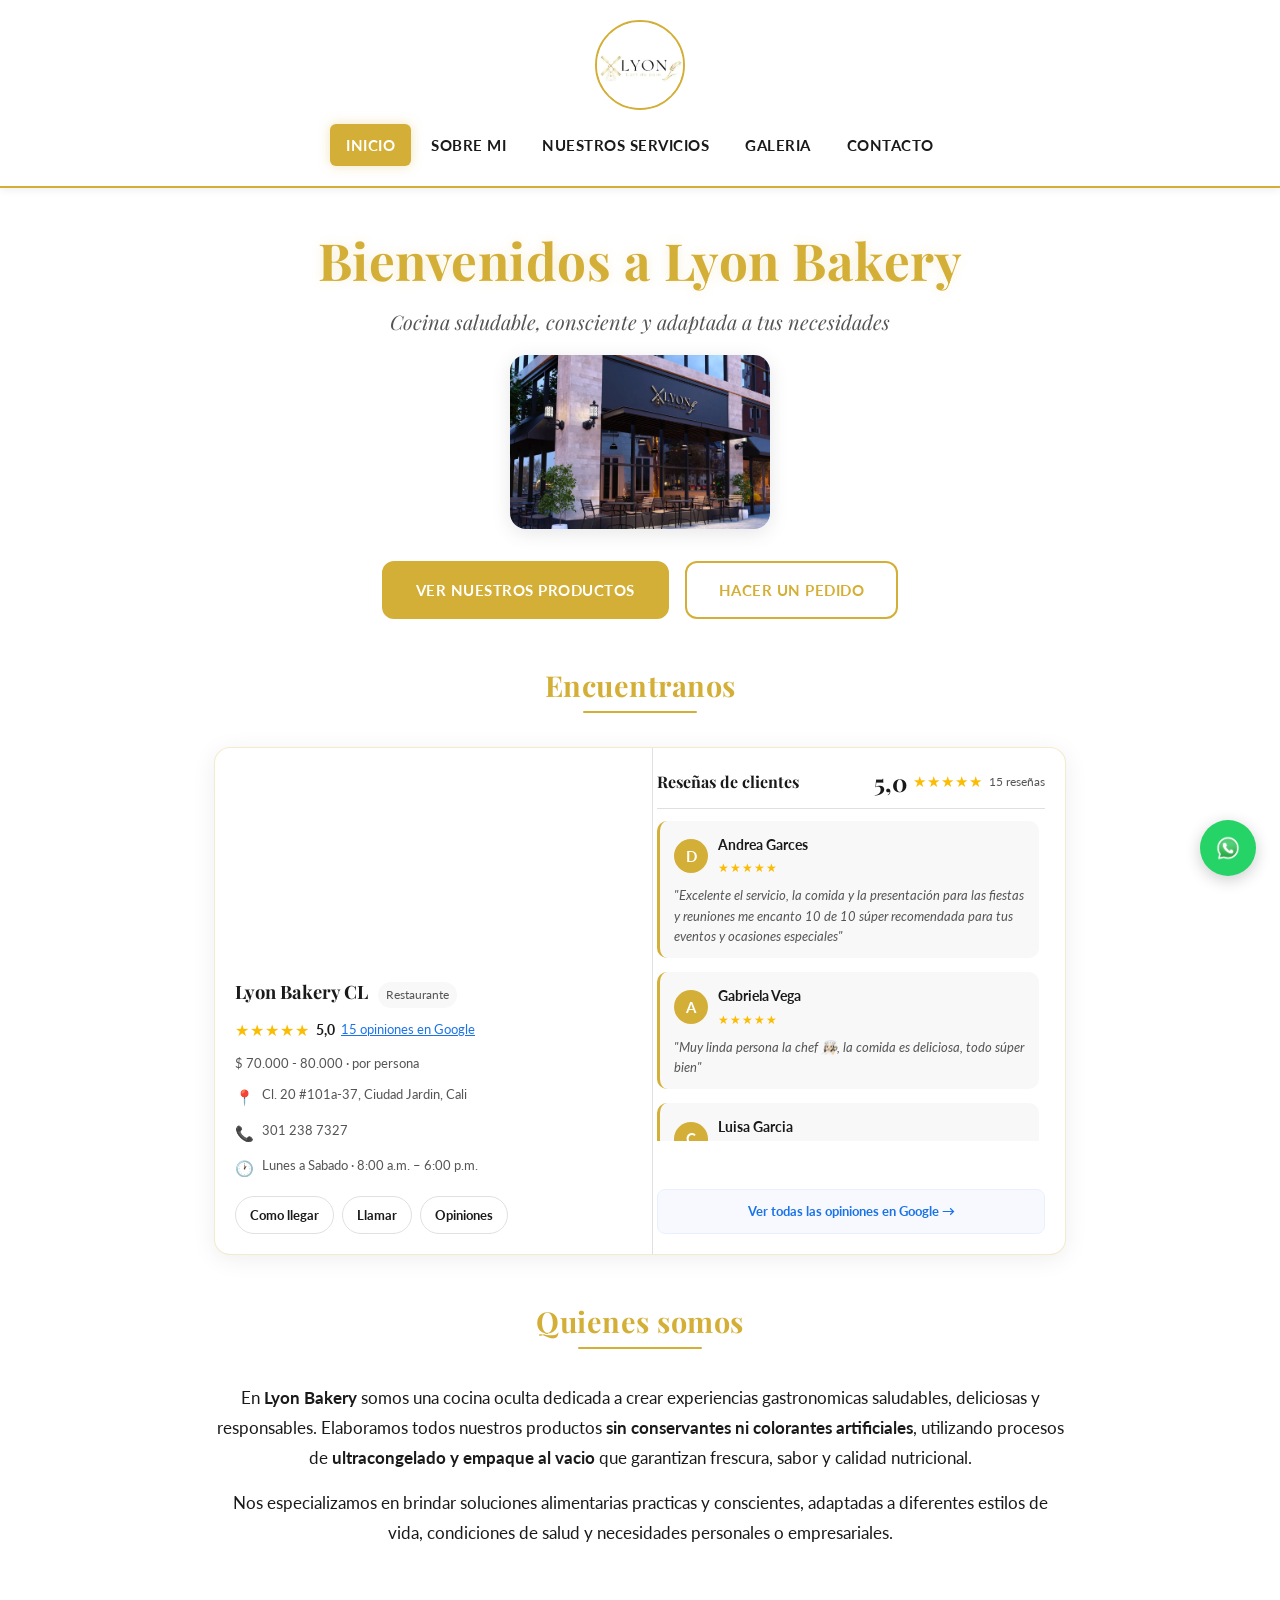
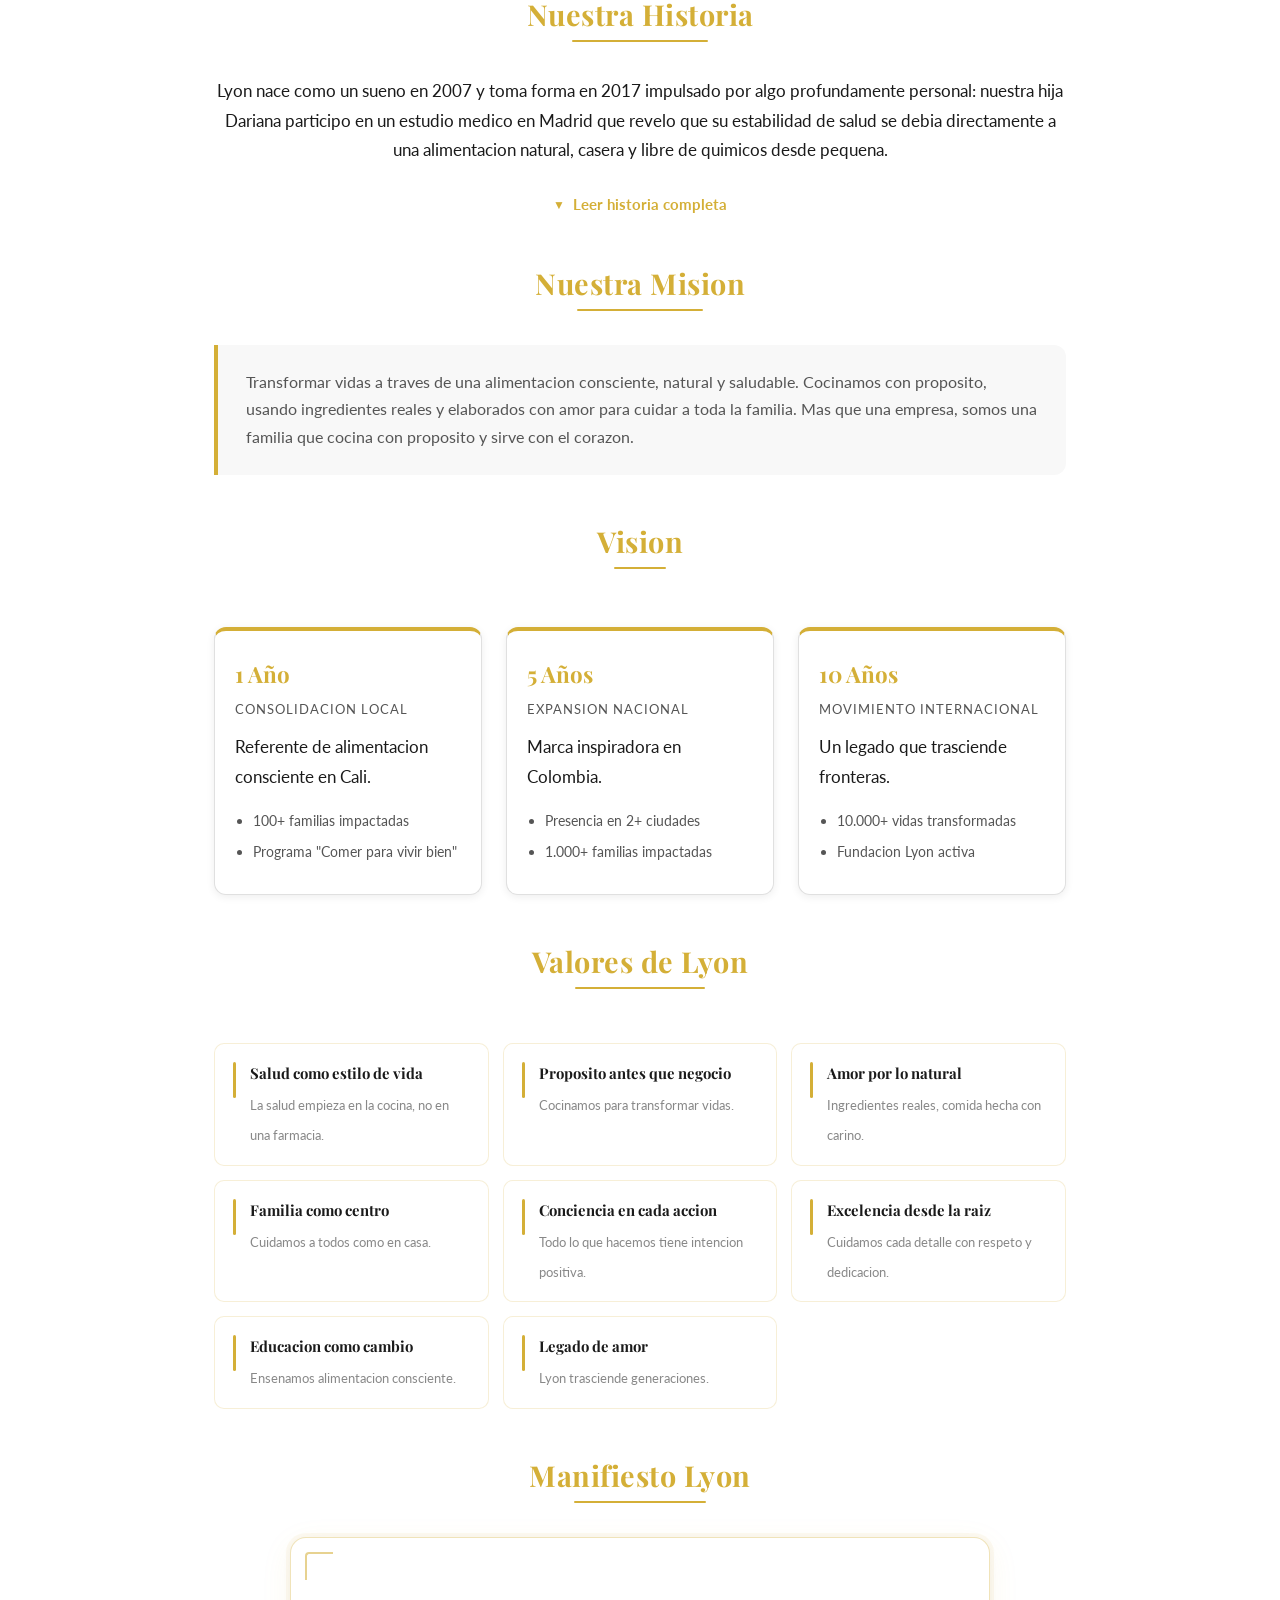
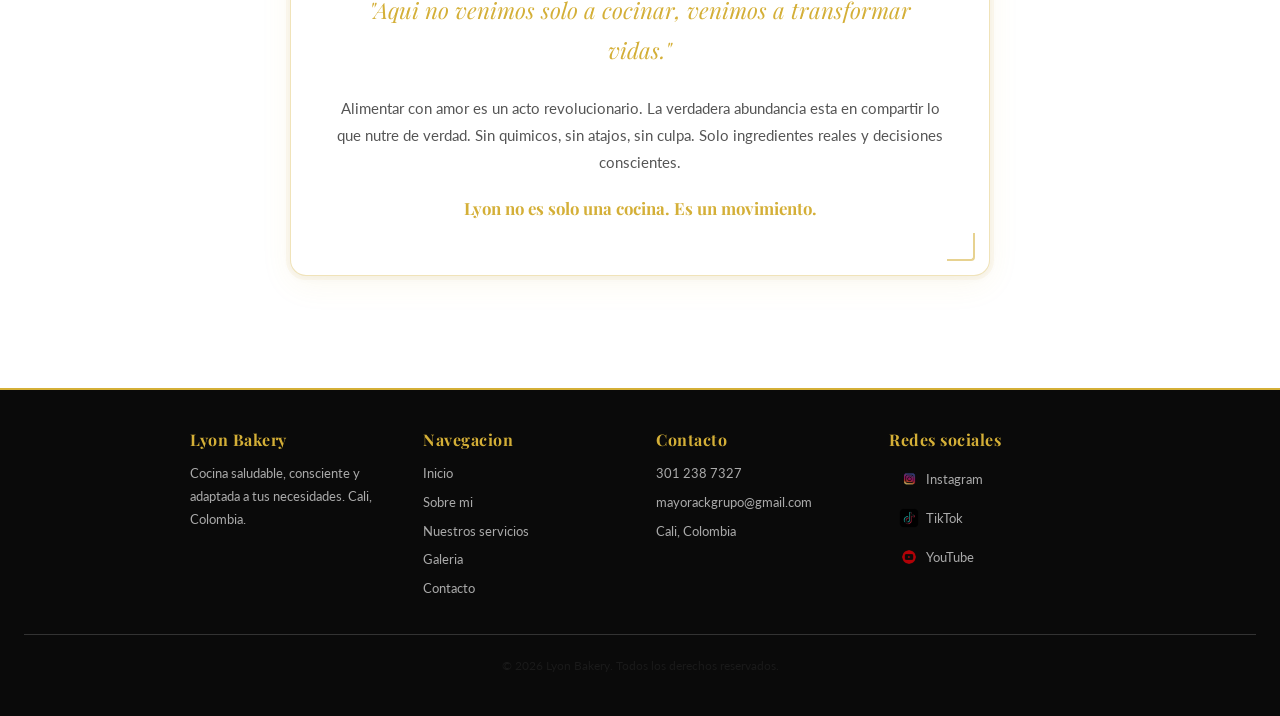
==== commit 273d95ff: "SEO - Actualizacion logo" ====
--- a/index.html
+++ b/index.html
@@ -16,30 +16,54 @@
   <link rel="canonical" href="https://lyon-bakery.vercel.app/">
   <link rel="icon" type="image/png" href="assets/images/favicon.png">
   <link rel="apple-touch-icon" href="assets/images/apple-touch-icon.png">
-  <script type="application/ld+json">
-  {
-    "@context": "https://schema.org",
-    "@type": "Bakery",
-    "name": "Lyon Bakery Cali",
-    "url": "https://lyon-bakery.vercel.app/",
-    "telephone": "+573012387327",
-    "address": {
-      "@type": "PostalAddress",
-      "streetAddress": "Cl. 20 #101a-37",
-      "addressLocality": "Cali",
-      "addressRegion": "Valle del Cauca",
-      "addressCountry": "CO"
-    },
-    "servesCuisine": ["Saludable", "Artesanal" , "Loncheras"],
-    "priceRange": "$70.000 - $80.000",
-    "image": "assets/images/inicio.webp",
-    "sameAs": [
-      "https://www.instagram.com/lyonbakery.co/",
-      "https://www.tiktok.com/@lyon_bakerycl",
-      "https://www.youtube.com/@lyonbakery"
-    ]
-  }
+
+<script type="application/ld+json">
+{
+  "@context": "https://schema.org",
+  "@type": "Bakery",
+  "name": "Lyon Bakery Cali",
+  "url": "https://lyon-bakery.vercel.app/",
+  "telephone": "+573012387327",
+  "email": "mayorackgrupo@gmail.com",
+  "address": {
+    "@type": "PostalAddress",
+    "streetAddress": "Cl. 20 #101a-37",
+    "addressLocality": "Cali",
+    "addressRegion": "Valle del Cauca",
+    "addressCountry": "CO"
+  },
+  "geo": {
+    "@type": "GeoCoordinates",
+    "latitude": 3.3648095,
+    "longitude": -76.5264472
+  },
+  "openingHoursSpecification": [
+    {
+      "@type": "OpeningHoursSpecification",
+      "dayOfWeek": [
+        "Monday","Tuesday","Wednesday",
+        "Thursday","Friday","Saturday"
+      ],
+      "opens": "08:00",
+      "closes": "18:00"
+    }
+  ],
+  "aggregateRating": {
+    "@type": "AggregateRating",
+    "ratingValue": "5.0",
+    "reviewCount": "15"
+  },
+  "priceRange": "$$",
+  "servesCuisine": ["Saludable", "Artesanal", "Sin conservantes"],
+  "image": "https://lyon-bakery.vercel.app/assets/images/inicio.webp",
+  "sameAs": [
+    "https://www.instagram.com/lyonbakery.co/",
+    "https://www.tiktok.com/@lyon_bakerycl",
+    "https://www.youtube.com/@lyonbakery"
+  ]
+}
 </script>
+
   <style>
     /* Historia colapsable */
     .historia-extra {
@@ -230,11 +254,11 @@
         <!-- Reseñas -->
         <div class="gb-right">
           <div class="gb-reviews-header">
-            <span class="gb-reviews-title">Resenas de clientes</span>
+            <span class="gb-reviews-title">Reseñas de clientes</span>
             <div class="gb-avg">
               <span class="gb-avg-num">5,0</span>
               <div class="gb-avg-stars">&#9733;&#9733;&#9733;&#9733;&#9733;</div>
-              <span class="gb-avg-total">15 resenas</span>
+              <span class="gb-avg-total">15 reseñas</span>
             </div>
           </div>
 
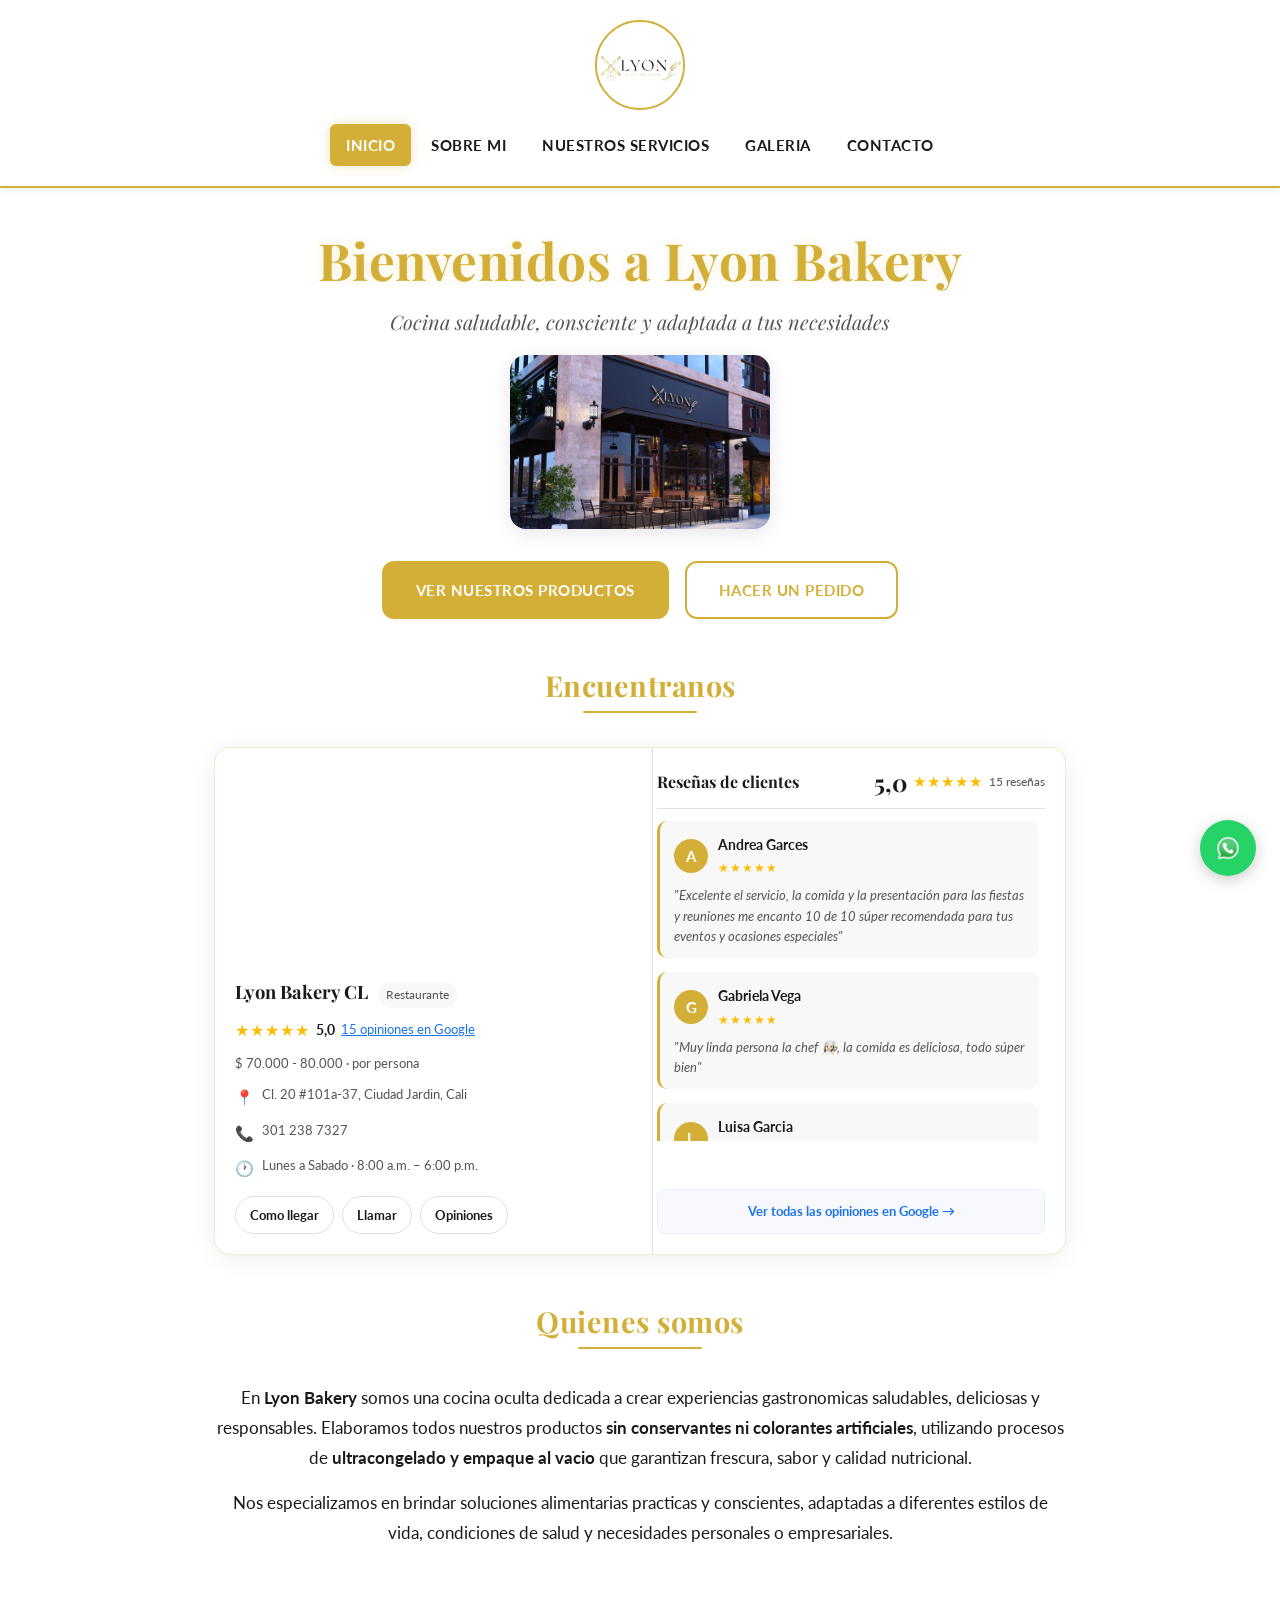
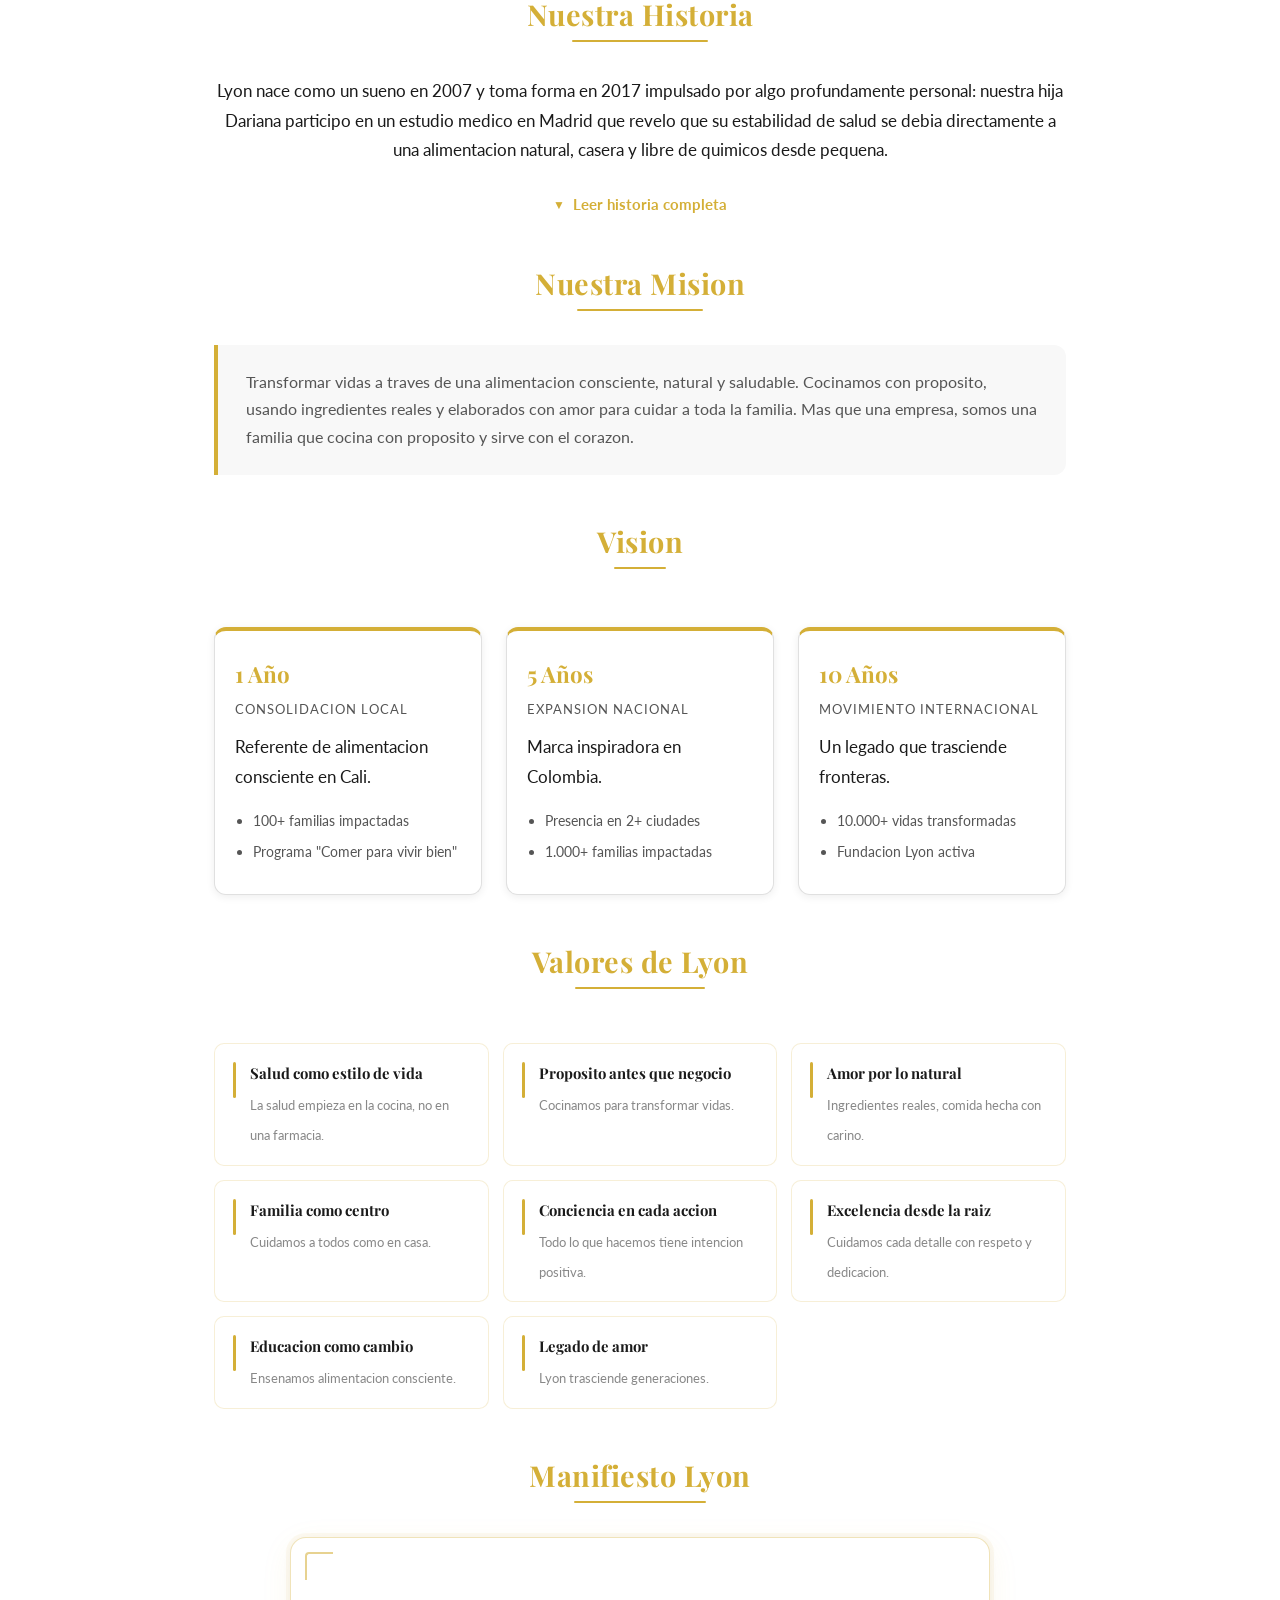
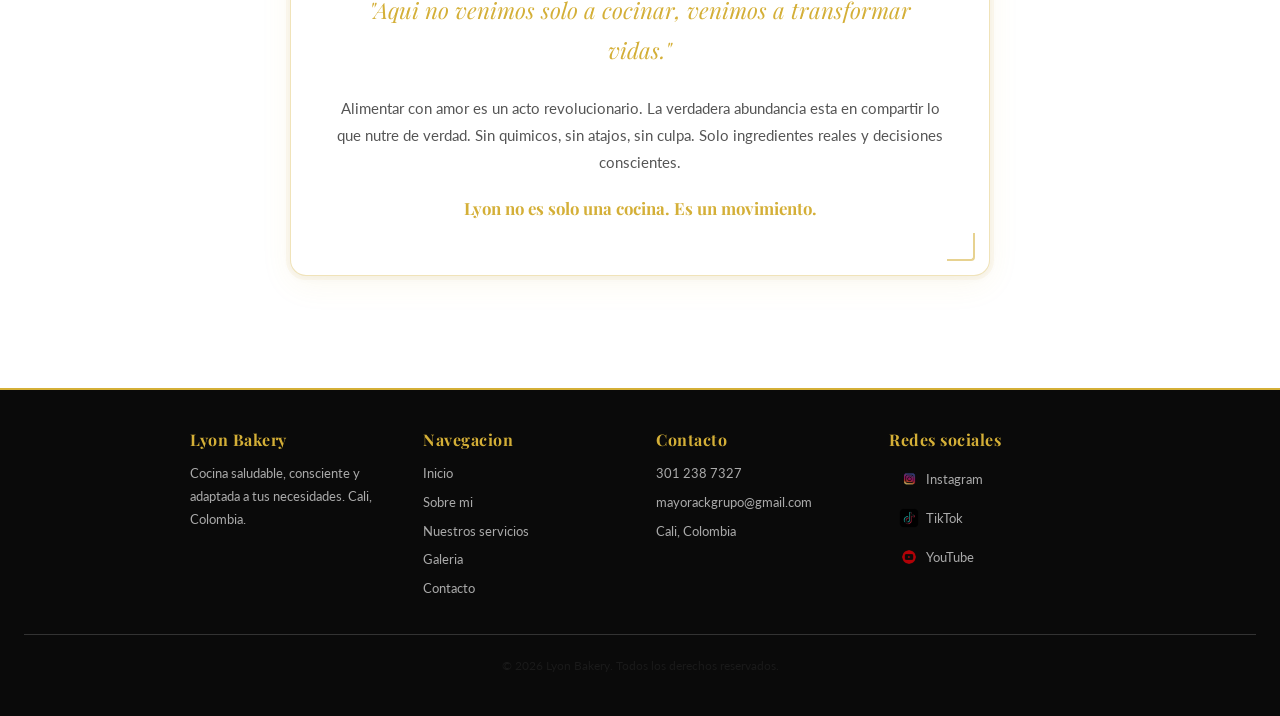
==== commit 8e08114a: "Ajuste Scroll acordeon en Servicios - preparacion para compra de dominio" ====
--- a/index.html
+++ b/index.html
@@ -4,7 +4,11 @@
   <meta charset="UTF-8">
   <meta name="viewport" content="width=device-width, initial-scale=1.0">
   <meta name="description" content="Lyon Bakery Cali – Cocina saludable, artesanal y consciente. Loncheras para ninos, pan de masa madre, vinagretas y catering en Cali. Sin conservantes ni colorantes.">
-  <title>Inicio - Lyon Bakery Cali | Cocina Saludable y Artesanal</title>
+  <meta property="og:url" content="https://www.lyonbakeryco.com/">
+  <meta property="og:locale" content="es_CO">
+  <meta property="og:site_name" content="Lyon Bakery Cali">
+  
+  <title>Lyon Bakery Cali | Cocina Saludable y Artesanal</title>
   <meta property="og:title" content="Lyon Bakery Cali – Cocina Saludable y Artesanal">
   <meta property="og:description" content="Loncheras para ninos, pan de masa madre, vinagretas artesanales y catering en Cali. Sin conservantes ni colorantes.">
   <meta property="og:image" content="assets/images/inicio.webp">
@@ -64,6 +68,27 @@
 }
 </script>
 
+<script type="application/ld+json">
+{
+  "@context": "https://schema.org",
+  "@type": "BreadcrumbList",
+  "itemListElement": [
+    {
+      "@type": "ListItem",
+      "position": 1,
+      "name": "Inicio",
+      "item": "https://www.lyonbakery.com/"
+    },
+    {
+      "@type": "ListItem",
+      "position": 2,
+      "name": "Nuestros Servicios",
+      "item": "https://www.lyonbakery.com/servicios"
+    }
+  ]
+}
+</script>
+
   <style>
     /* Historia colapsable */
     .historia-extra {
@@ -173,7 +198,7 @@
   <!-- HEADER -->
   <header class="header">
     <a href="index.html" aria-label="Ir al inicio">
-      <img src="assets\images\logo.webp" alt="Lyon Bakery Logo" class="logo" width="90" height="90" fetchpriority="high">
+      <img src="assets/images/logo.webp" alt="Lyon Bakery Logo" class="logo" width="90" height="90" fetchpriority="high">
     </a>
     <button class="menu-toggle" aria-label="Abrir menu" aria-expanded="false" aria-controls="navbar">
       <span></span><span></span><span></span>
@@ -262,57 +287,73 @@
             </div>
           </div>
 
-          <div class="gb-reviews-list">
-            <!-- RESEÑAS: reemplaza el texto entre comillas con las opiniones reales de tus clientes en Google -->
-            <div class="gb-review">
-              <div class="gb-review-top">
-                <div class="gb-avatar">D</div>
-                <div>
-                  <p class="gb-review-author">Andrea Garces</p>
-                  <div class="gb-review-stars">&#9733;&#9733;&#9733;&#9733;&#9733;</div>
-                </div>
-              </div>
-              <p class="gb-review-text">"Excelente el servicio, la comida y la presentación para las fiestas y reuniones me encanto 10 de 10 súper recomendada para tus eventos y ocasiones especiales"</p>
-            </div>
-
-            <div class="gb-review">
-              <div class="gb-review-top">
-                <div class="gb-avatar">A</div>
-                <div>
-                  <p class="gb-review-author">Gabriela Vega</p>
-                  <div class="gb-review-stars">&#9733;&#9733;&#9733;&#9733;&#9733;</div>
-                </div>
-              </div>
-              <p class="gb-review-text">"Muy linda persona la chef 👩🏻‍🍳, la comida es deliciosa, todo súper bien"</p>
-            </div>
-
-            <div class="gb-review">
-              <div class="gb-review-top">
-                <div class="gb-avatar">C</div>
-                <div>
-                  <p class="gb-review-author">Luisa Garcia</p>
-                  <div class="gb-review-stars">&#9733;&#9733;&#9733;&#9733;&#9733;</div>
-                </div>
-              </div>
-              <p class="gb-review-text">"Una grata experiencia. La comida exquisita y el servicio, el mejor!!!"</p>
-            </div>
-
-            <div class="gb-review">
-              <div class="gb-review-top">
-                <div class="gb-avatar">J</div>
-                <div>
-                  <p class="gb-review-author">Jenny Vargas</p>
-                  <div class="gb-review-stars">&#9733;&#9733;&#9733;&#9733;&#9733;</div>
-                </div>
-              </div>
-              <p class="gb-review-text">"Sencillamente delicioso, cada bocado es una nueva experiencia al paladar"</p>
-            </div>
-          </div>
-
-          <a href="https://www.google.com/search?q=Lyon+bakery+cl+Opiniones" target="_blank" rel="noopener" class="gb-ver-mas">
-            Ver todas las opiniones en Google &rarr;
-          </a>
-        </div>
+          <div class="gb-reviews-list" itemscope itemtype="https://schema.org/LocalBusiness">
+  <meta itemprop="name" content="Lyon Bakery Cali">
+
+  <div class="gb-review" itemscope itemtype="https://schema.org/Review" itemprop="review">
+    <div class="gb-review-top">
+      <div class="gb-avatar">A</div>
+      <div itemprop="author" itemscope itemtype="https://schema.org/Person">
+        <p class="gb-review-author" itemprop="name">Andrea Garces</p>
+        <div class="gb-review-stars" itemprop="reviewRating" itemscope itemtype="https://schema.org/Rating">
+          <meta itemprop="ratingValue" content="5">
+          <meta itemprop="bestRating" content="5">
+          &#9733;&#9733;&#9733;&#9733;&#9733;
+        </div>
+      </div>
+    </div>
+    <p class="gb-review-text" itemprop="reviewBody">"Excelente el servicio, la comida y la presentación para las fiestas y reuniones me encanto 10 de 10 súper recomendada para tus eventos y ocasiones especiales"</p>
+  </div>
+
+  <div class="gb-review" itemscope itemtype="https://schema.org/Review" itemprop="review">
+    <div class="gb-review-top">
+      <div class="gb-avatar">G</div>
+      <div itemprop="author" itemscope itemtype="https://schema.org/Person">
+        <p class="gb-review-author" itemprop="name">Gabriela Vega</p>
+        <div class="gb-review-stars" itemprop="reviewRating" itemscope itemtype="https://schema.org/Rating">
+          <meta itemprop="ratingValue" content="5">
+          <meta itemprop="bestRating" content="5">
+          &#9733;&#9733;&#9733;&#9733;&#9733;
+        </div>
+      </div>
+    </div>
+    <p class="gb-review-text" itemprop="reviewBody">"Muy linda persona la chef 👩🏻‍🍳, la comida es deliciosa, todo súper bien"</p>
+  </div>
+
+  <div class="gb-review" itemscope itemtype="https://schema.org/Review" itemprop="review">
+    <div class="gb-review-top">
+      <div class="gb-avatar">L</div>
+      <div itemprop="author" itemscope itemtype="https://schema.org/Person">
+        <p class="gb-review-author" itemprop="name">Luisa Garcia</p>
+        <div class="gb-review-stars" itemprop="reviewRating" itemscope itemtype="https://schema.org/Rating">
+          <meta itemprop="ratingValue" content="5">
+          <meta itemprop="bestRating" content="5">
+          &#9733;&#9733;&#9733;&#9733;&#9733;
+        </div>
+      </div>
+    </div>
+    <p class="gb-review-text" itemprop="reviewBody">"Una grata experiencia. La comida exquisita y el servicio, el mejor!!!"</p>
+  </div>
+
+  <div class="gb-review" itemscope itemtype="https://schema.org/Review" itemprop="review">
+    <div class="gb-review-top">
+      <div class="gb-avatar">J</div>
+      <div itemprop="author" itemscope itemtype="https://schema.org/Person">
+        <p class="gb-review-author" itemprop="name">Jenny Vargas</p>
+        <div class="gb-review-stars" itemprop="reviewRating" itemscope itemtype="https://schema.org/Rating">
+          <meta itemprop="ratingValue" content="5">
+          <meta itemprop="bestRating" content="5">
+          &#9733;&#9733;&#9733;&#9733;&#9733;
+        </div>
+      </div>
+    </div>
+    <p class="gb-review-text" itemprop="reviewBody">"Sencillamente delicioso, cada bocado es una nueva experiencia al paladar"</p>
+  </div>
+</div>
+
+<a href="https://www.google.com/search?q=Lyon+bakery+cl+Opiniones" target="_blank" rel="noopener" class="gb-ver-mas">
+  Ver todas las opiniones en Google &rarr;
+</a>
 
       </div>
     </section>
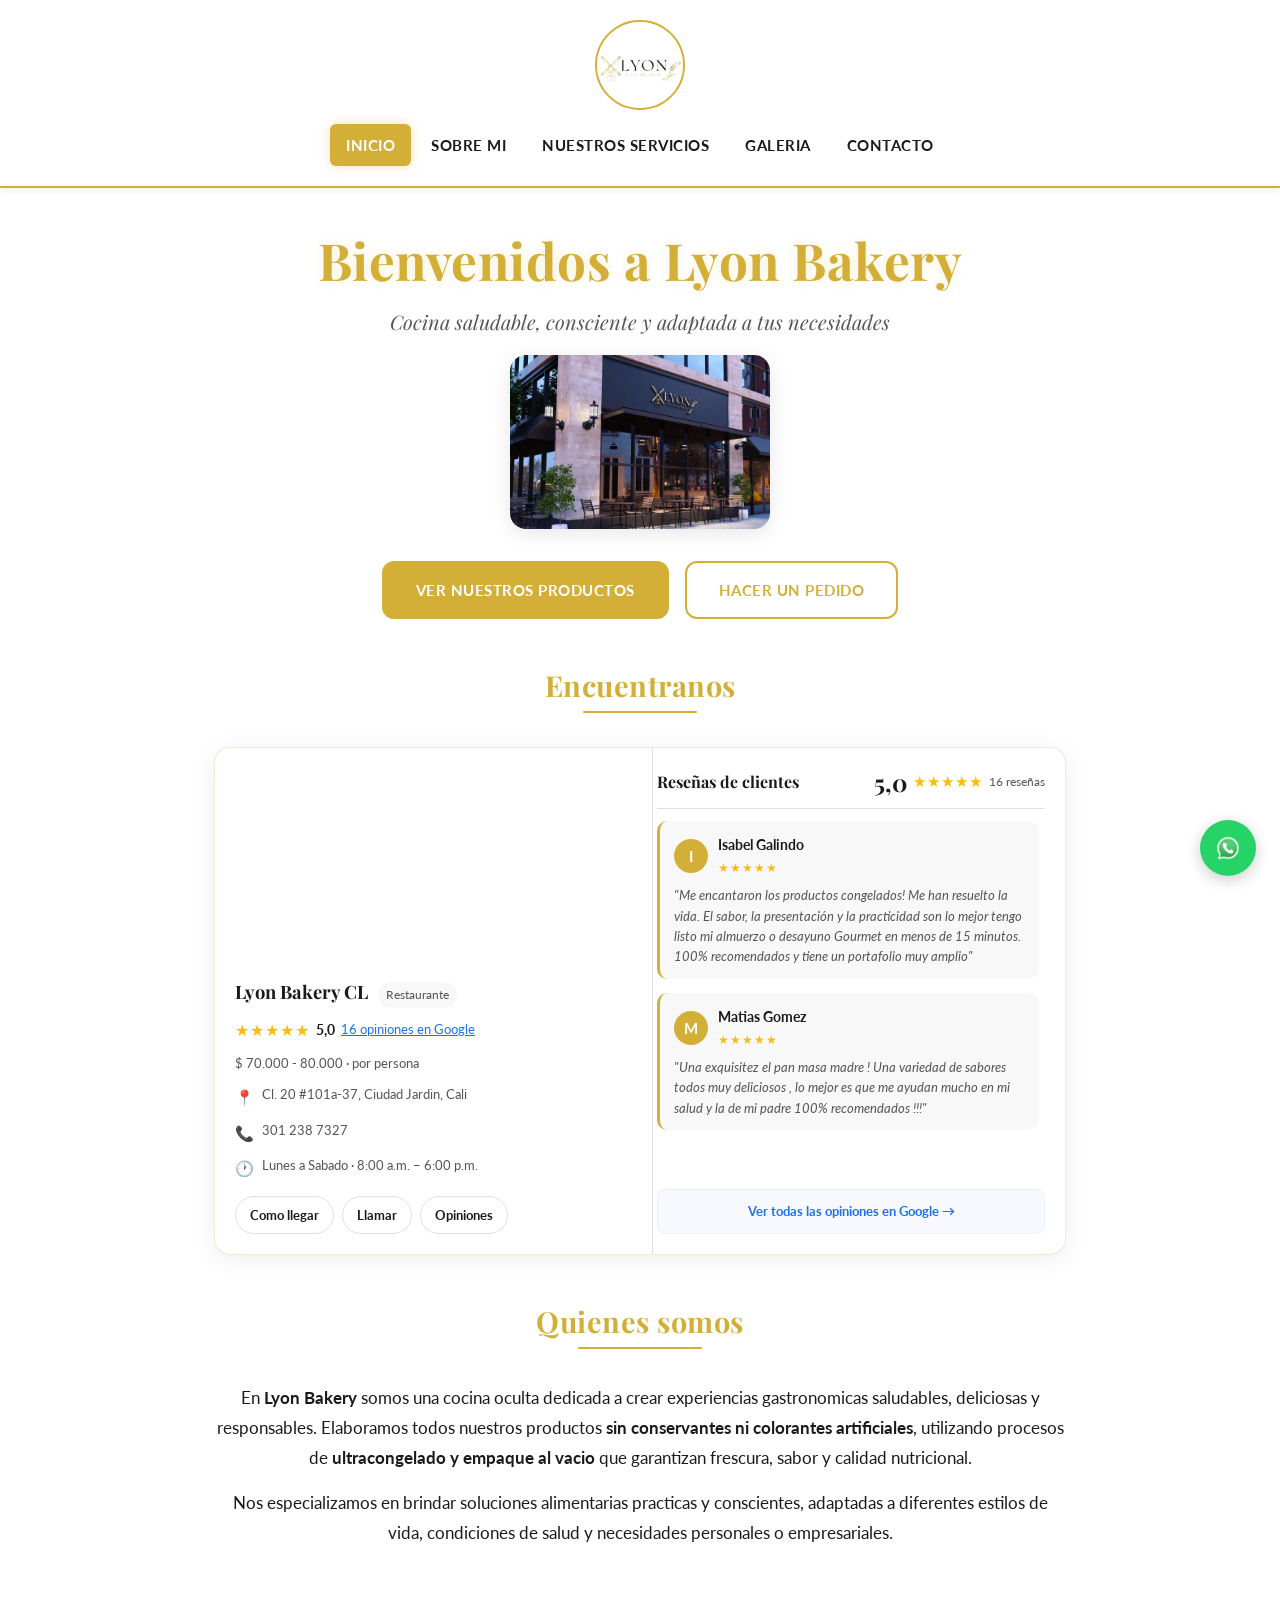
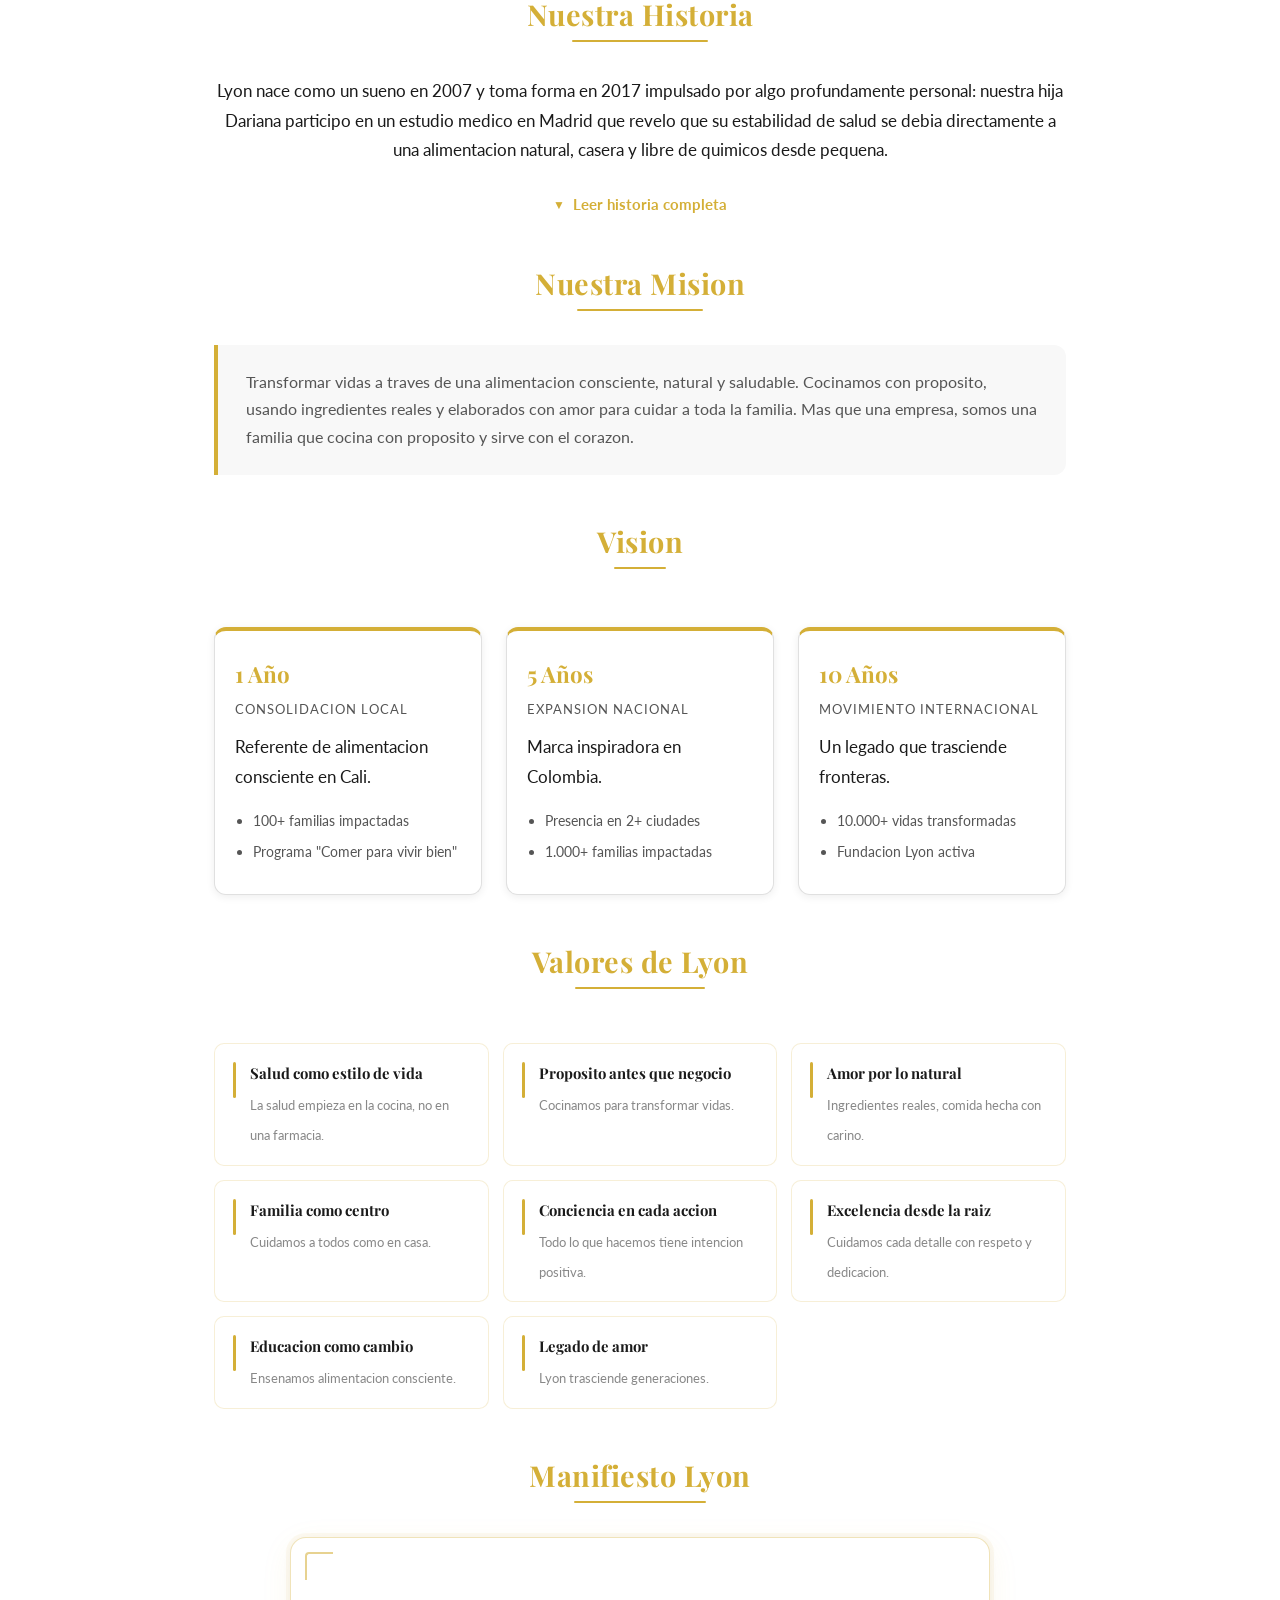
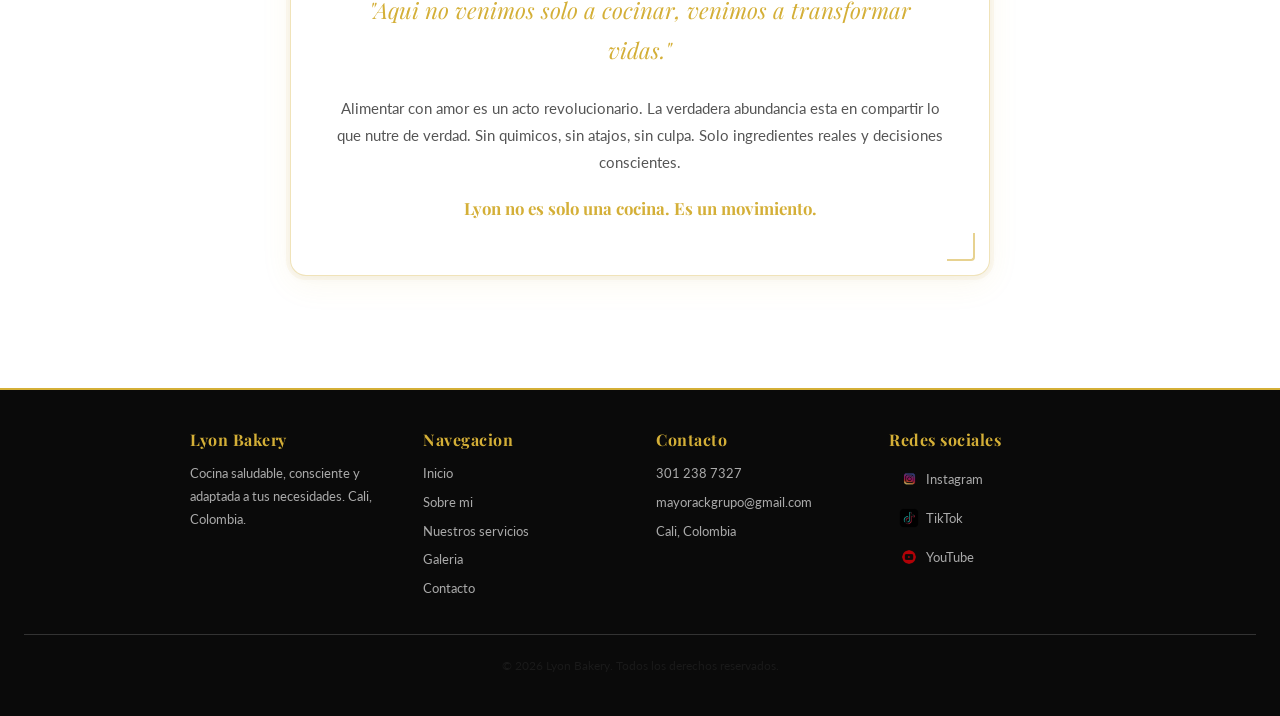
==== commit eeec08f4: "2 Reseñas añadidas" ====
--- a/index.html
+++ b/index.html
@@ -253,7 +253,7 @@
             <div class="gb-rating-row">
               <span class="gb-stars">&#9733;&#9733;&#9733;&#9733;&#9733;</span>
               <span class="gb-rating-num">5,0</span>
-              <a href="https://www.google.com/search?q=Lyon+bakery+cl+Opiniones" target="_blank" rel="noopener" class="gb-reviews-link">15 opiniones en Google</a>
+              <a href="https://www.google.com/search?q=Lyon+bakery+cl+Opiniones" target="_blank" rel="noopener" class="gb-reviews-link">16 opiniones en Google</a>
             </div>
             <p class="gb-precio">$ 70.000 - 80.000 · por persona</p>
             <div class="gb-detail-row">
@@ -283,12 +283,42 @@
             <div class="gb-avg">
               <span class="gb-avg-num">5,0</span>
               <div class="gb-avg-stars">&#9733;&#9733;&#9733;&#9733;&#9733;</div>
-              <span class="gb-avg-total">15 reseñas</span>
+              <span class="gb-avg-total">16 reseñas</span>
             </div>
           </div>
 
           <div class="gb-reviews-list" itemscope itemtype="https://schema.org/LocalBusiness">
   <meta itemprop="name" content="Lyon Bakery Cali">
+
+  <div class="gb-review" itemscope itemtype="https://schema.org/Review" itemprop="review">
+    <div class="gb-review-top">
+      <div class="gb-avatar">I</div>
+      <div itemprop="author" itemscope itemtype="https://schema.org/Person">
+        <p class="gb-review-author" itemprop="name">Isabel Galindo</p>
+        <div class="gb-review-stars" itemprop="reviewRating" itemscope itemtype="https://schema.org/Rating">
+          <meta itemprop="ratingValue" content="5">
+          <meta itemprop="bestRating" content="5">
+          &#9733;&#9733;&#9733;&#9733;&#9733;
+        </div>
+      </div>
+    </div>
+    <p class="gb-review-text" itemprop="reviewBody">"Me encantaron los productos congelados! Me han resuelto la vida. El sabor, la presentación y la practicidad son lo mejor tengo listo mi almuerzo o desayuno Gourmet en menos de 15 minutos. 100% recomendados y tiene un portafolio muy amplio"</p>
+  </div>
+
+  <div class="gb-review" itemscope itemtype="https://schema.org/Review" itemprop="review">
+    <div class="gb-review-top">
+      <div class="gb-avatar">M</div>
+      <div itemprop="author" itemscope itemtype="https://schema.org/Person">
+        <p class="gb-review-author" itemprop="name">Matias Gomez</p>
+        <div class="gb-review-stars" itemprop="reviewRating" itemscope itemtype="https://schema.org/Rating">
+          <meta itemprop="ratingValue" content="5">
+          <meta itemprop="bestRating" content="5">
+          &#9733;&#9733;&#9733;&#9733;&#9733;
+        </div>
+      </div>
+    </div>
+    <p class="gb-review-text" itemprop="reviewBody">"Una exquisitez el pan masa madre ! Una variedad de sabores todos muy deliciosos , lo mejor es que me ayudan mucho en mi salud y la de mi padre 100% recomendados !!!"</p>
+  </div>
 
   <div class="gb-review" itemscope itemtype="https://schema.org/Review" itemprop="review">
     <div class="gb-review-top">
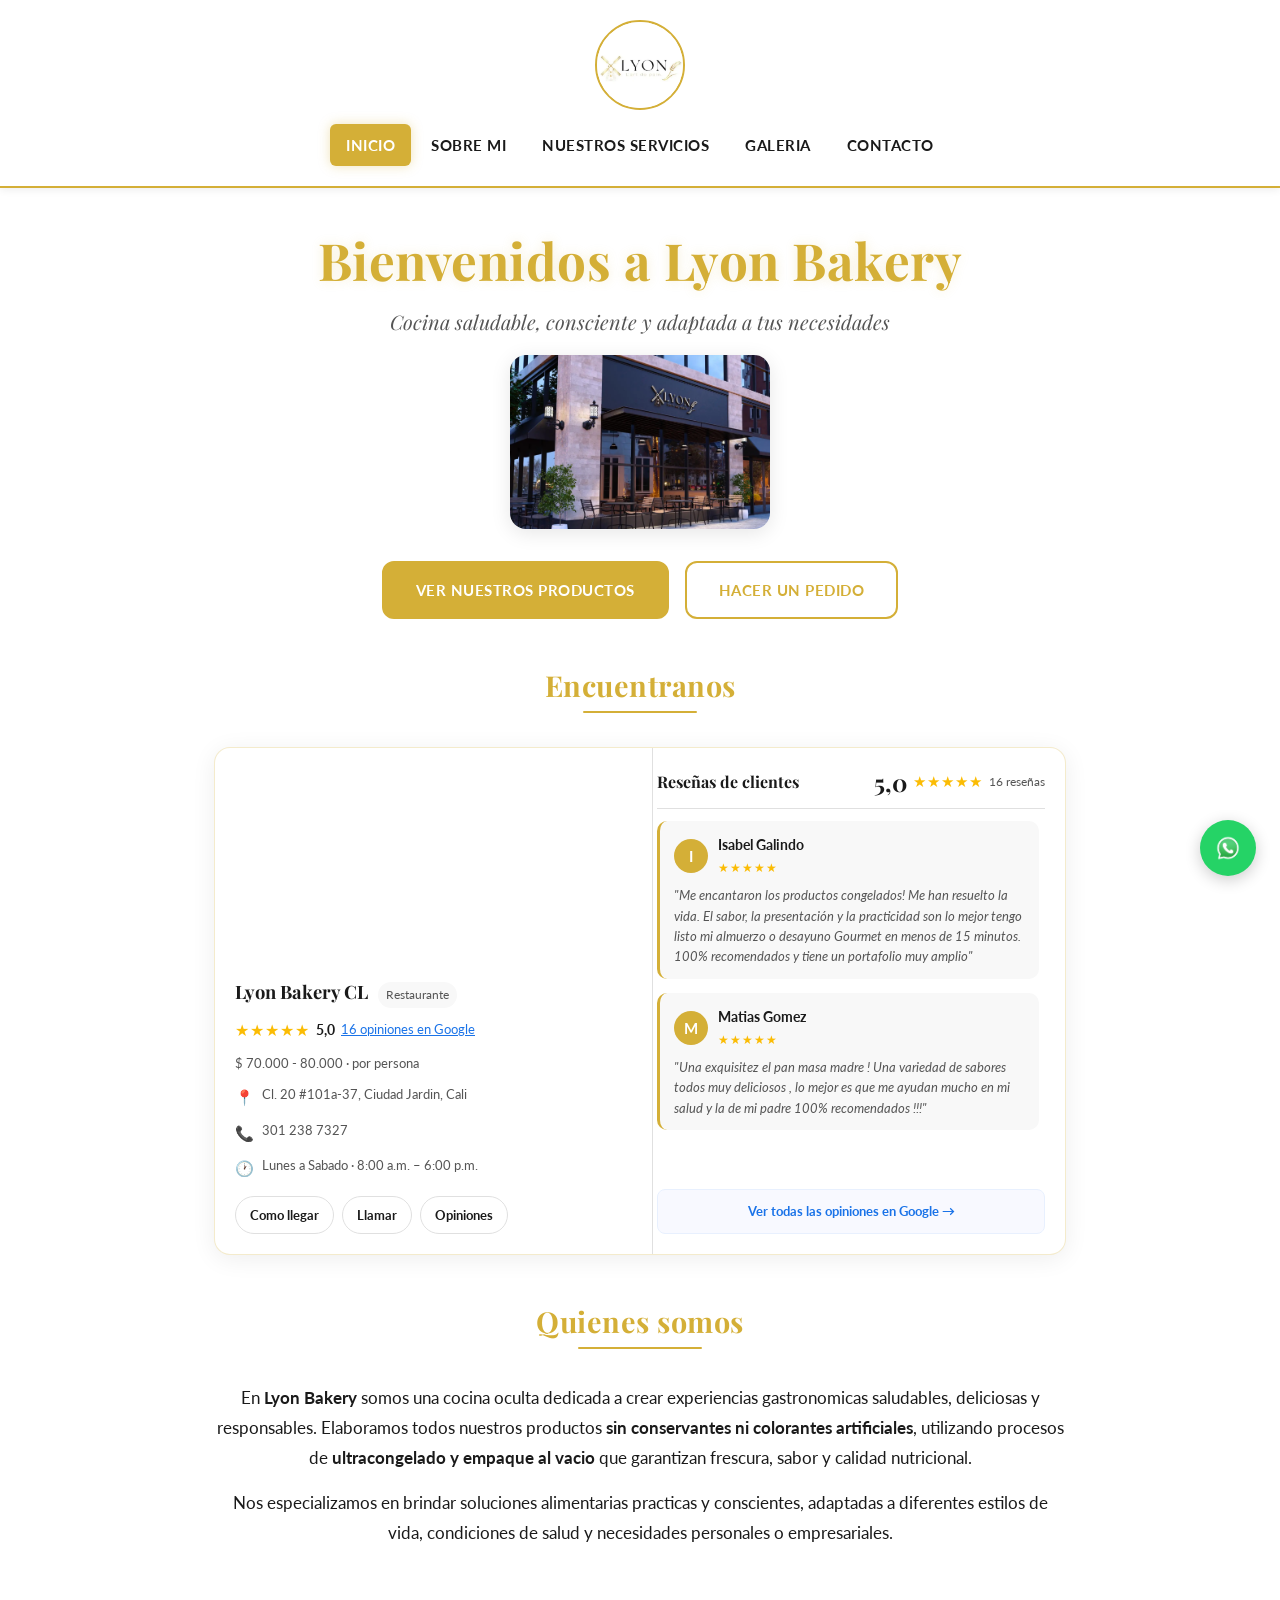
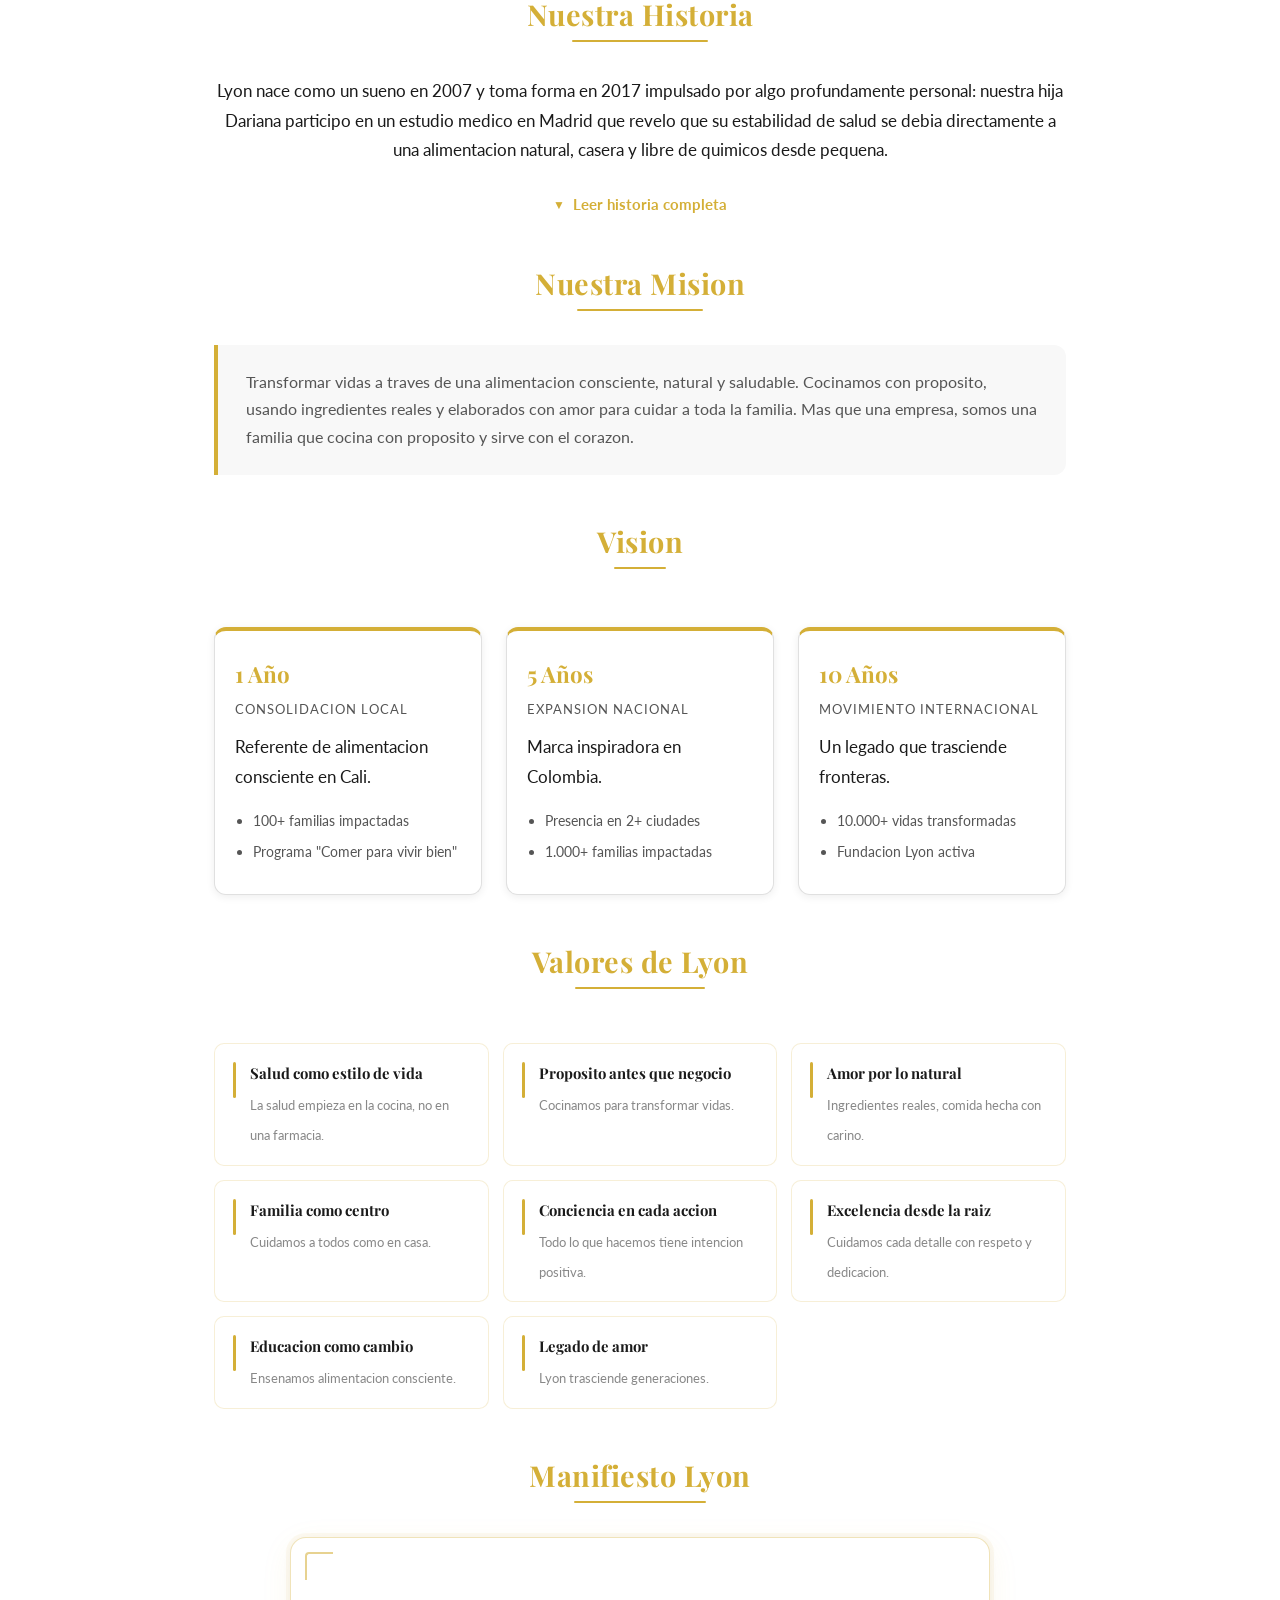
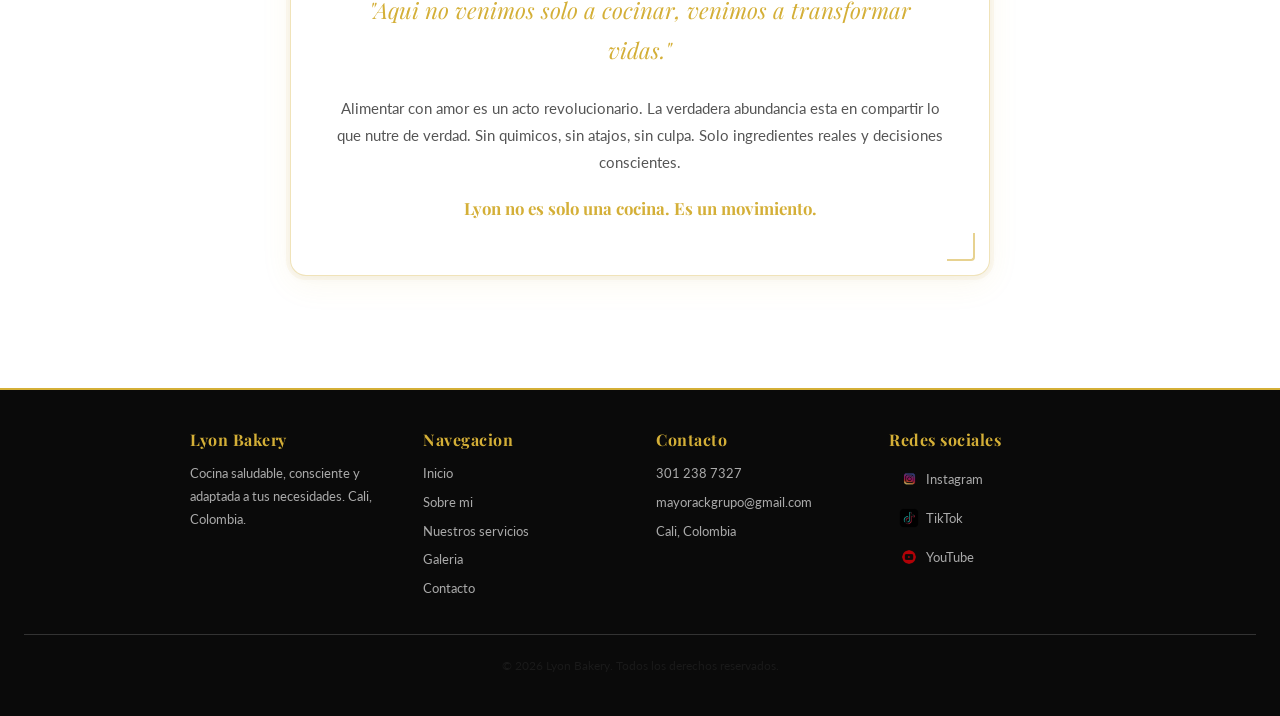
==== commit 9d09d844: "actualizacion dominios" ====
--- a/index.html
+++ b/index.html
@@ -4,7 +4,7 @@
   <meta charset="UTF-8">
   <meta name="viewport" content="width=device-width, initial-scale=1.0">
   <meta name="description" content="Lyon Bakery Cali – Cocina saludable, artesanal y consciente. Loncheras para ninos, pan de masa madre, vinagretas y catering en Cali. Sin conservantes ni colorantes.">
-  <meta property="og:url" content="https://www.lyonbakeryco.com/">
+  <meta property="og:url" content="https://www.lyonbakerycl.com/">
   <meta property="og:locale" content="es_CO">
   <meta property="og:site_name" content="Lyon Bakery Cali">
   
@@ -17,7 +17,7 @@
   <link rel="preconnect" href="https://fonts.gstatic.com" crossorigin>
   <link rel="stylesheet" href="css/style.css">
 
-  <link rel="canonical" href="https://lyon-bakery.vercel.app/">
+  <link rel="canonical" href="https://lyonbakerycl.com/">
   <link rel="icon" type="image/png" href="assets/images/favicon.png">
   <link rel="apple-touch-icon" href="assets/images/apple-touch-icon.png">
 
@@ -26,7 +26,7 @@
   "@context": "https://schema.org",
   "@type": "Bakery",
   "name": "Lyon Bakery Cali",
-  "url": "https://lyon-bakery.vercel.app/",
+  "url": "https://lyonbakerycl.com/",
   "telephone": "+573012387327",
   "email": "mayorackgrupo@gmail.com",
   "address": {
@@ -59,7 +59,7 @@
   },
   "priceRange": "$$",
   "servesCuisine": ["Saludable", "Artesanal", "Sin conservantes"],
-  "image": "https://lyon-bakery.vercel.app/assets/images/inicio.webp",
+  "image": "https://lyonbakerycl.com/assets/images/inicio.webp",
   "sameAs": [
     "https://www.instagram.com/lyonbakery.co/",
     "https://www.tiktok.com/@lyon_bakerycl",
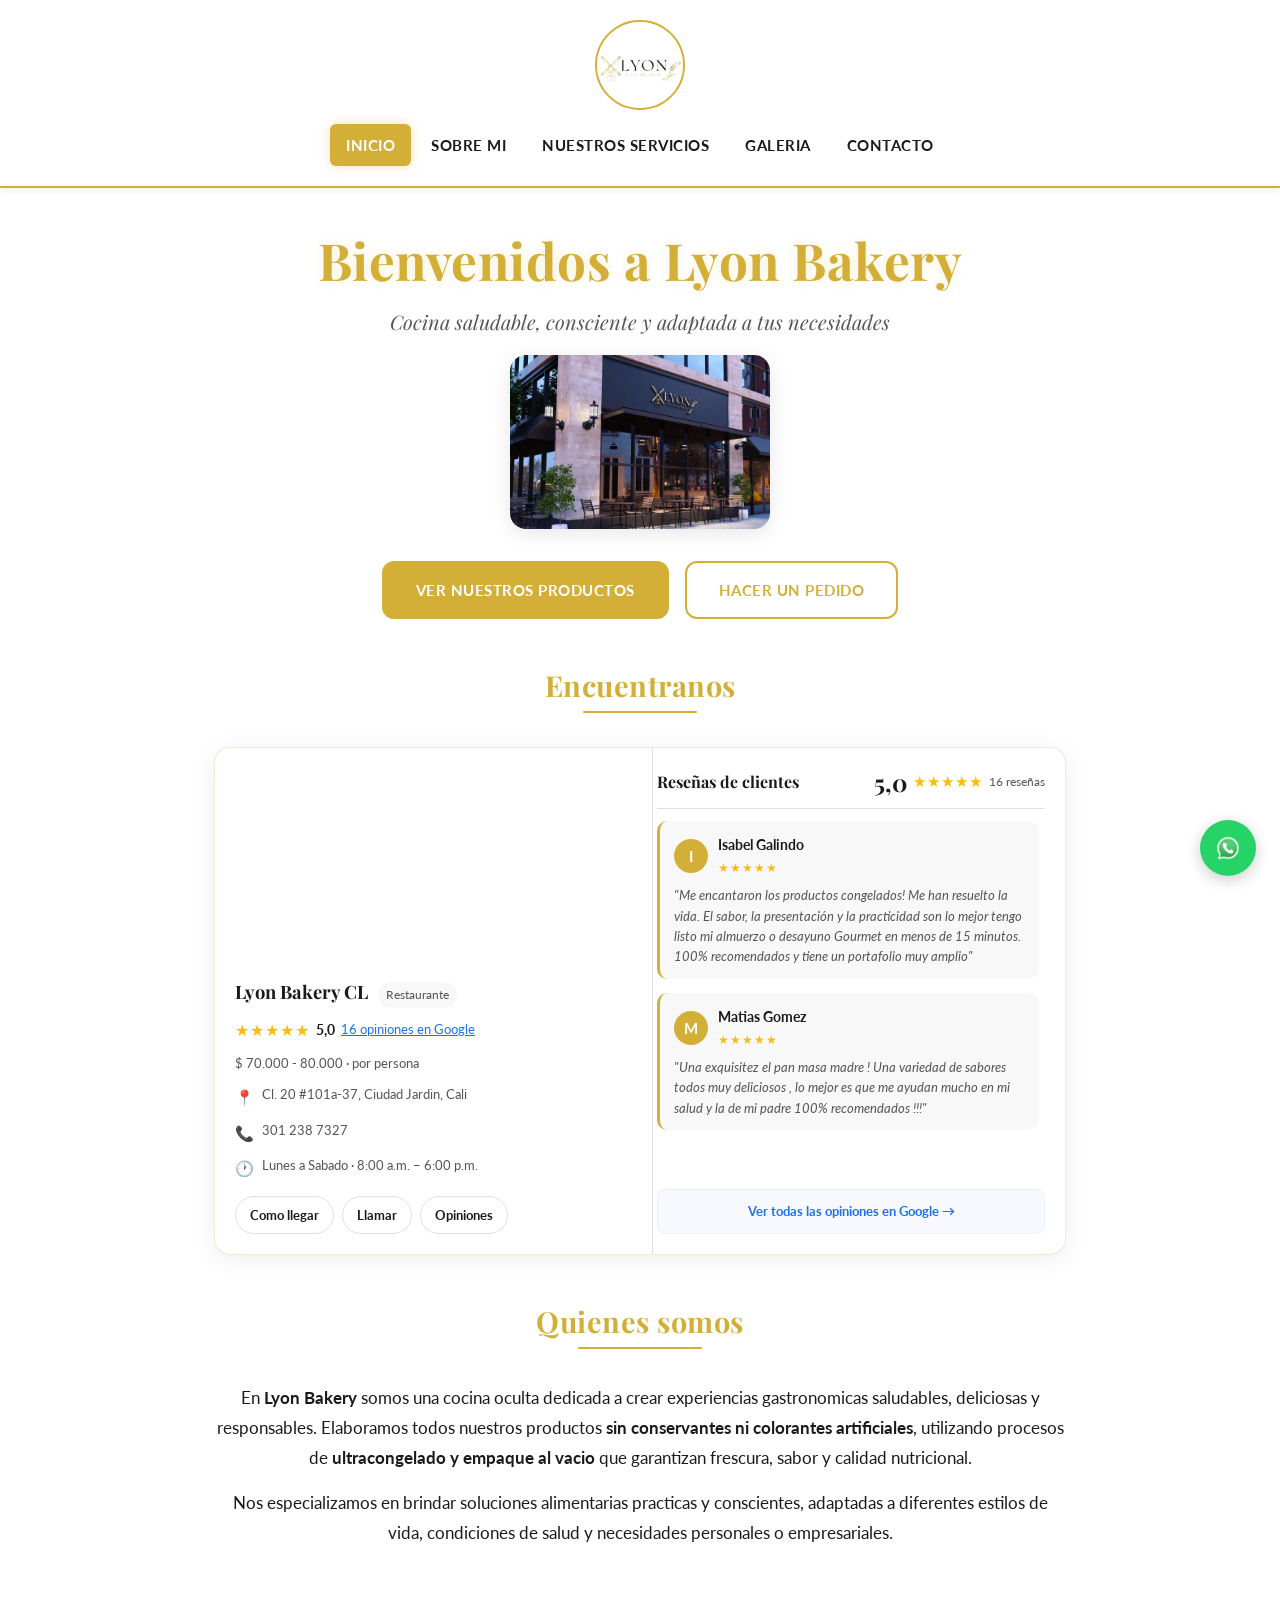
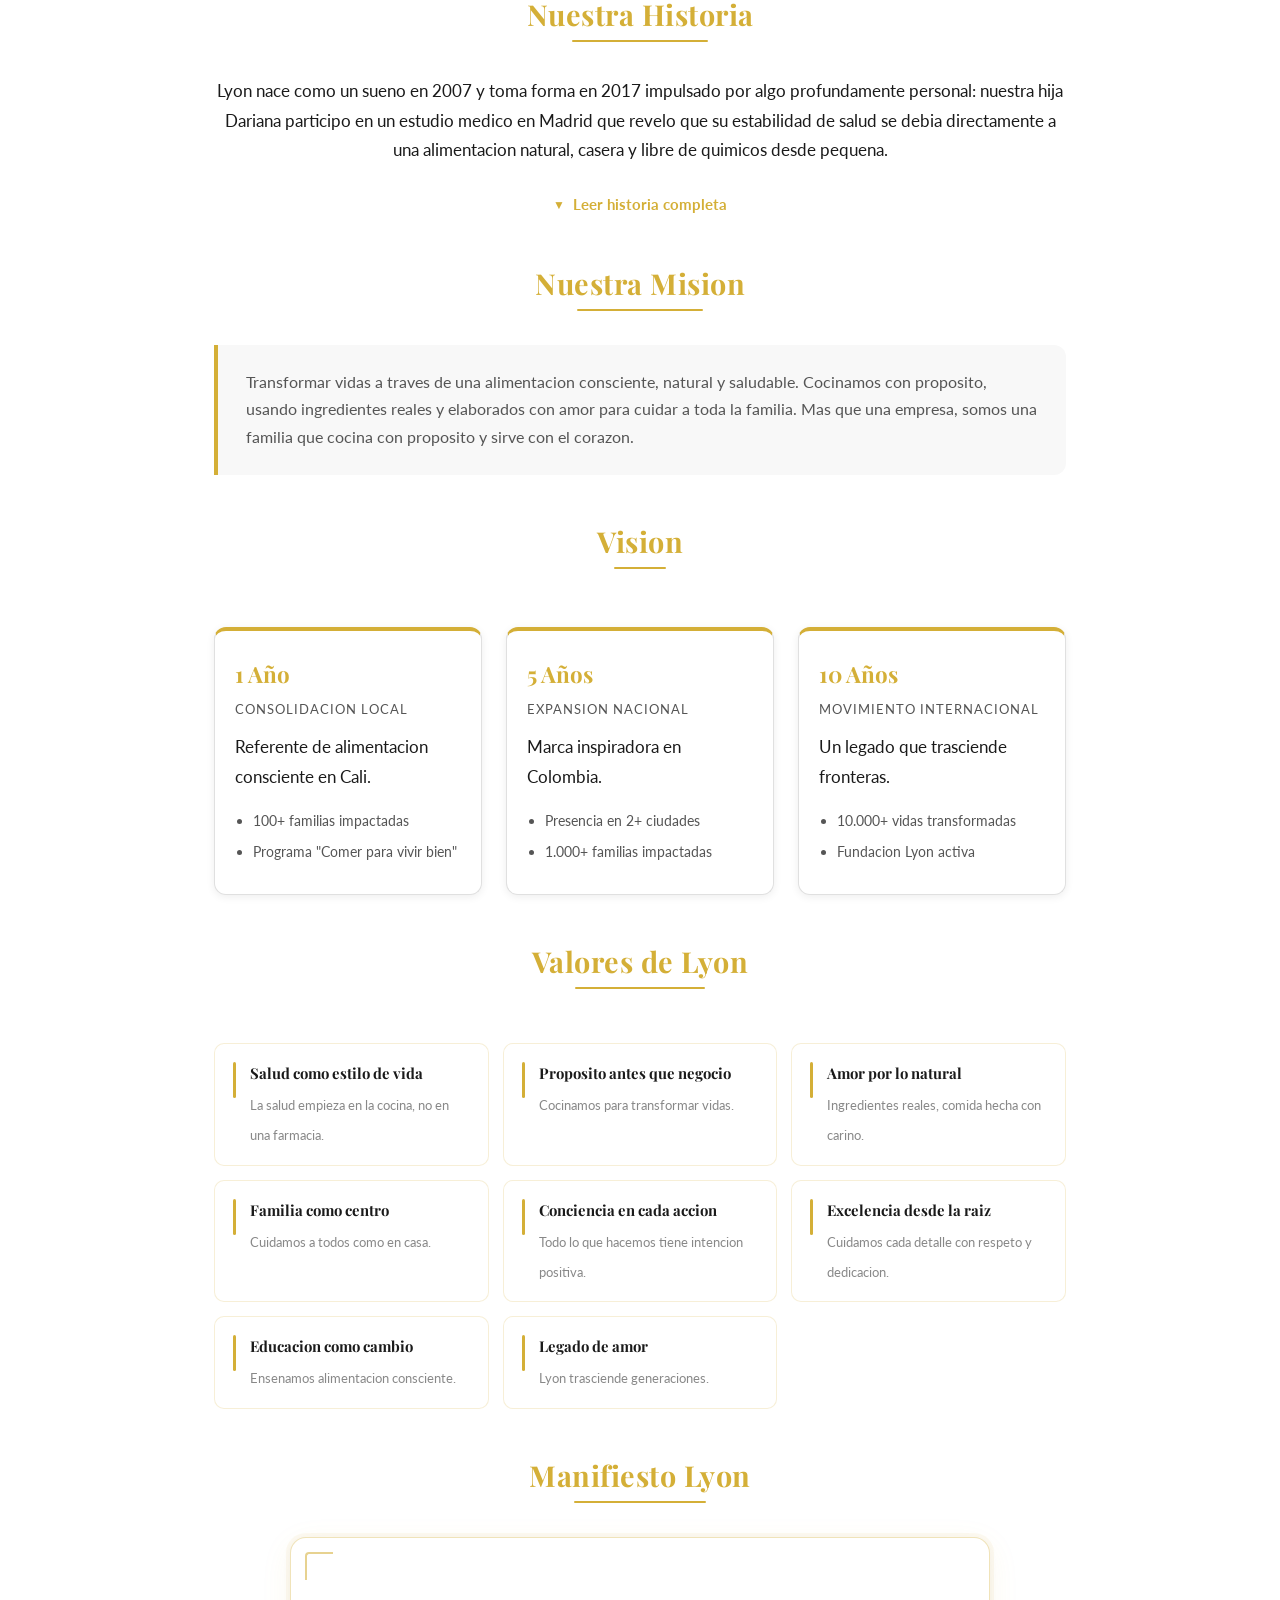
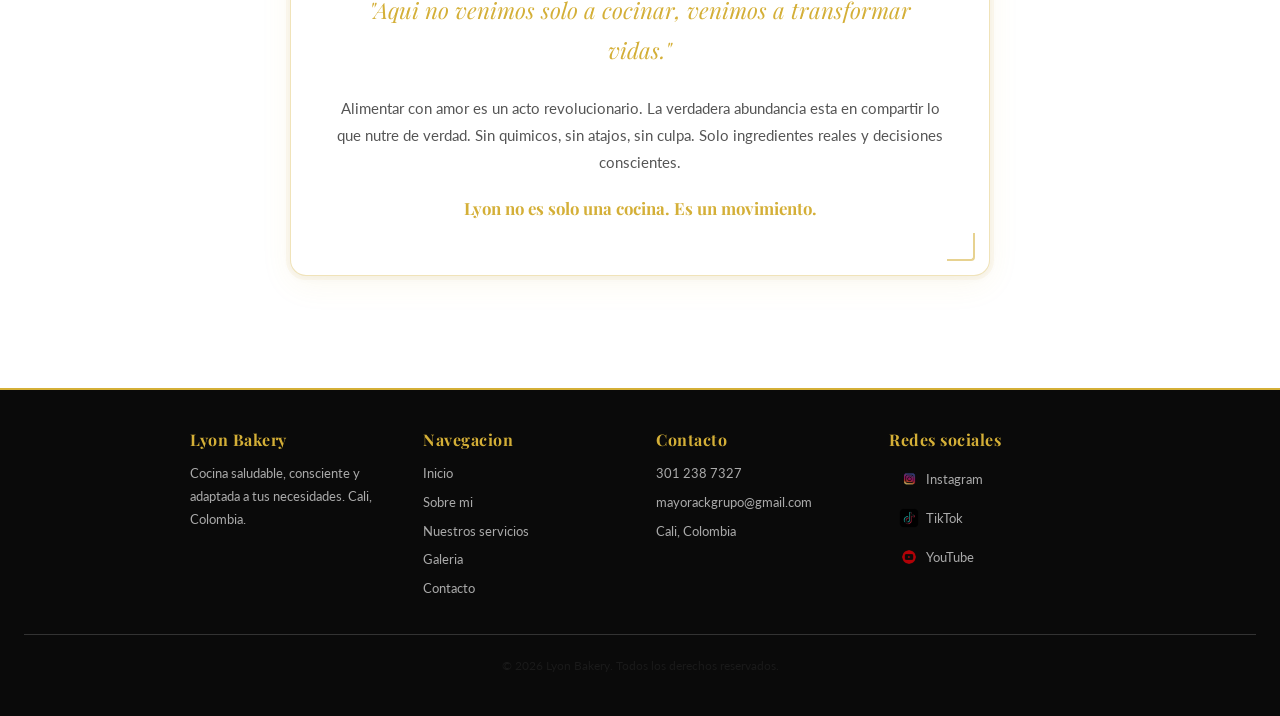
==== commit cfc5c980: "Actualizacion de URL Instagram" ====
--- a/index.html
+++ b/index.html
@@ -61,7 +61,7 @@
   "servesCuisine": ["Saludable", "Artesanal", "Sin conservantes"],
   "image": "https://lyonbakerycl.com/assets/images/inicio.webp",
   "sameAs": [
-    "https://www.instagram.com/lyonbakery.co/",
+    "https://www.instagram.com/lyon_bakery_cl/",
     "https://www.tiktok.com/@lyon_bakerycl",
     "https://www.youtube.com/@lyonbakery"
   ]
@@ -505,7 +505,7 @@
       <div class="footer-col">
         <h4>Redes sociales</h4>
         <div class="footer-social-links">
-          <a href="https://www.instagram.com/lyonbakery.co/" target="_blank" rel="noopener" aria-label="Instagram">
+          <a href="https://www.instagram.com/lyon_bakery_cl/" target="_blank" rel="noopener" aria-label="Instagram">
             <img src="assets/icons/instagram.webp" alt="Instagram"> Instagram
           </a>
         </div>
